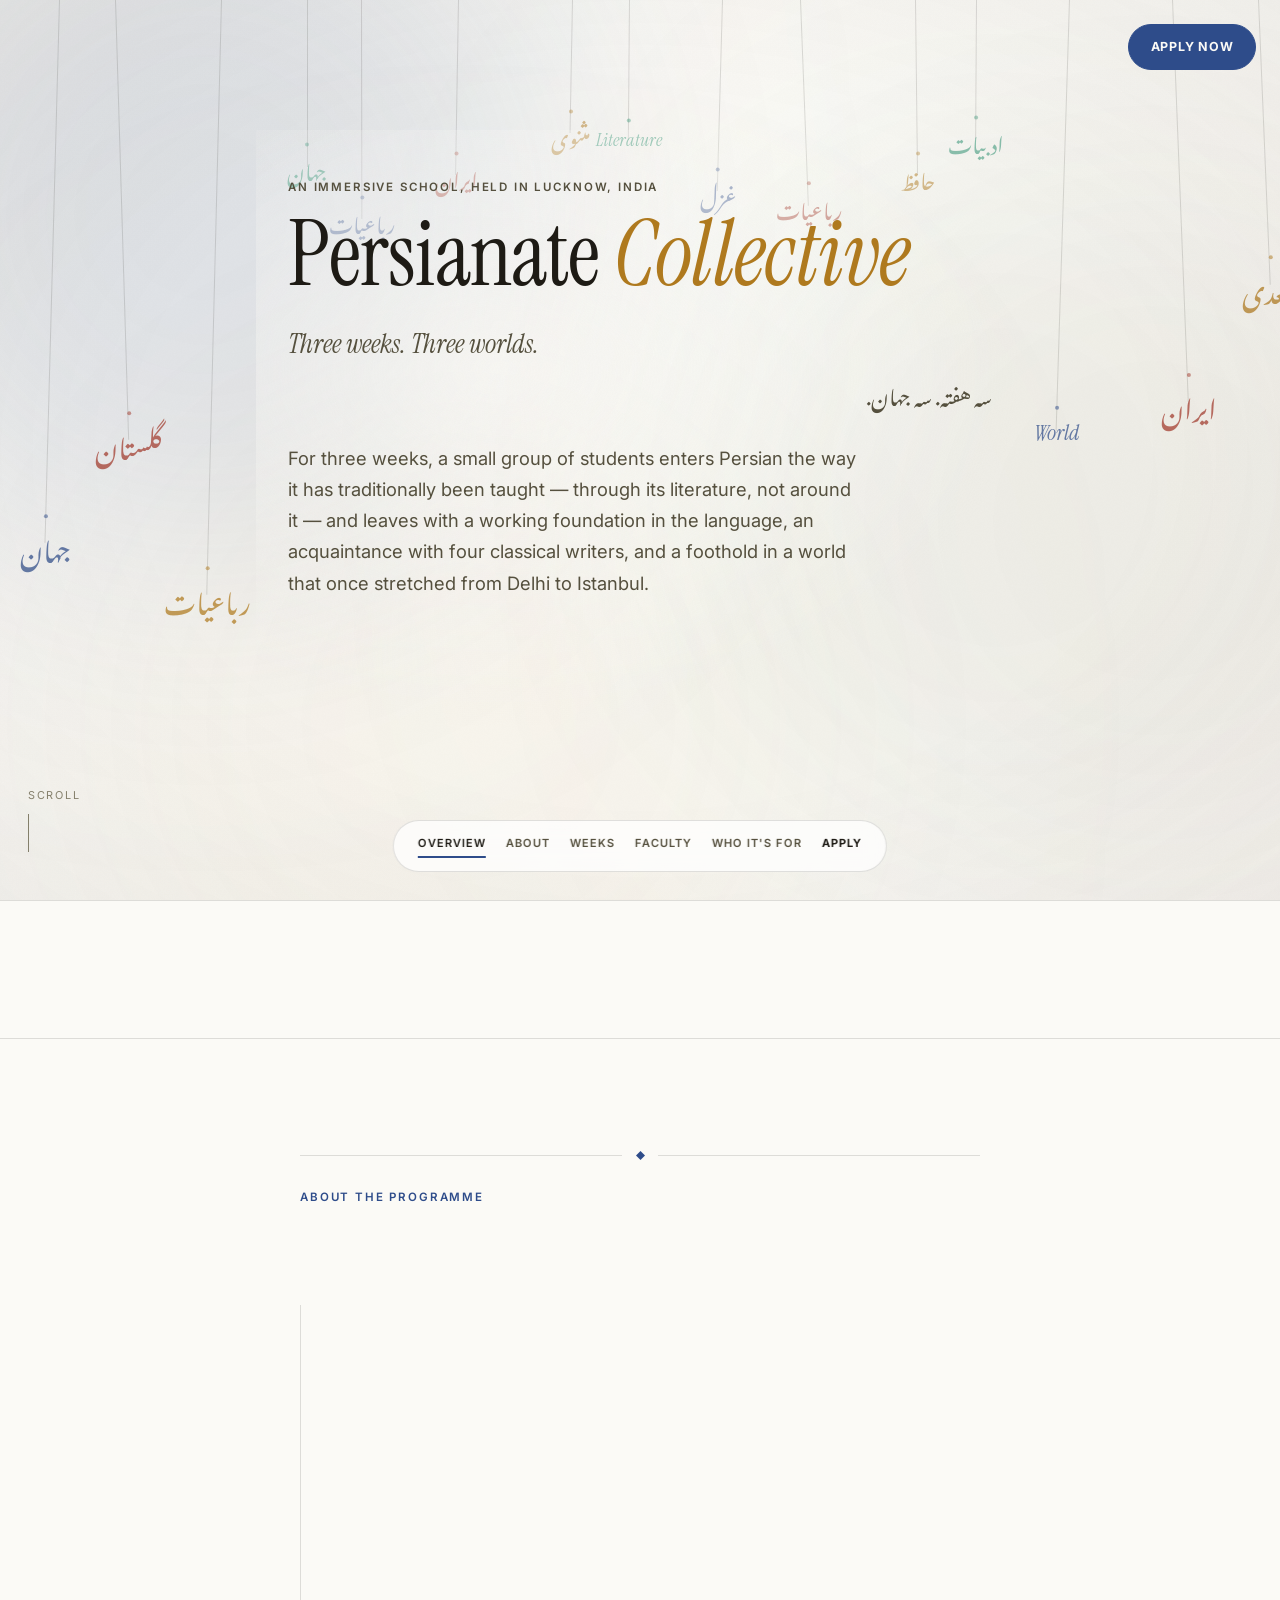
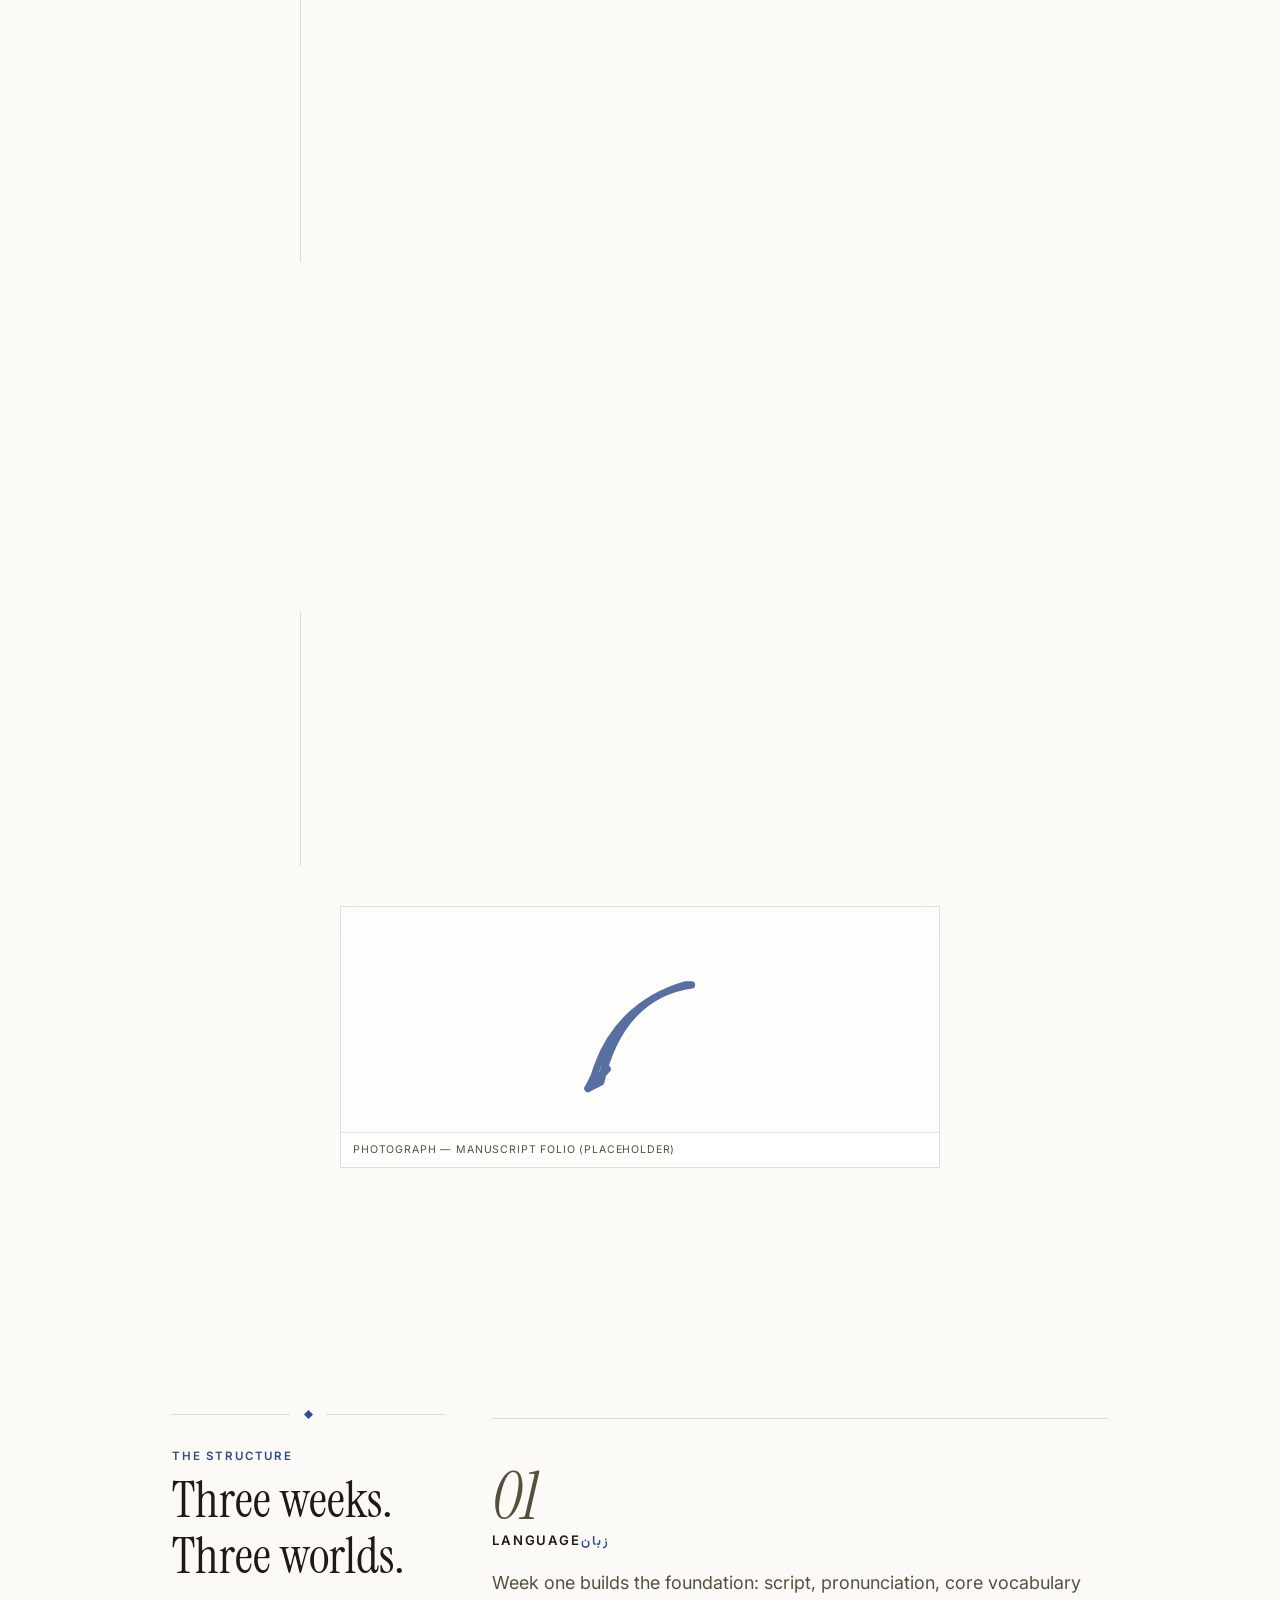
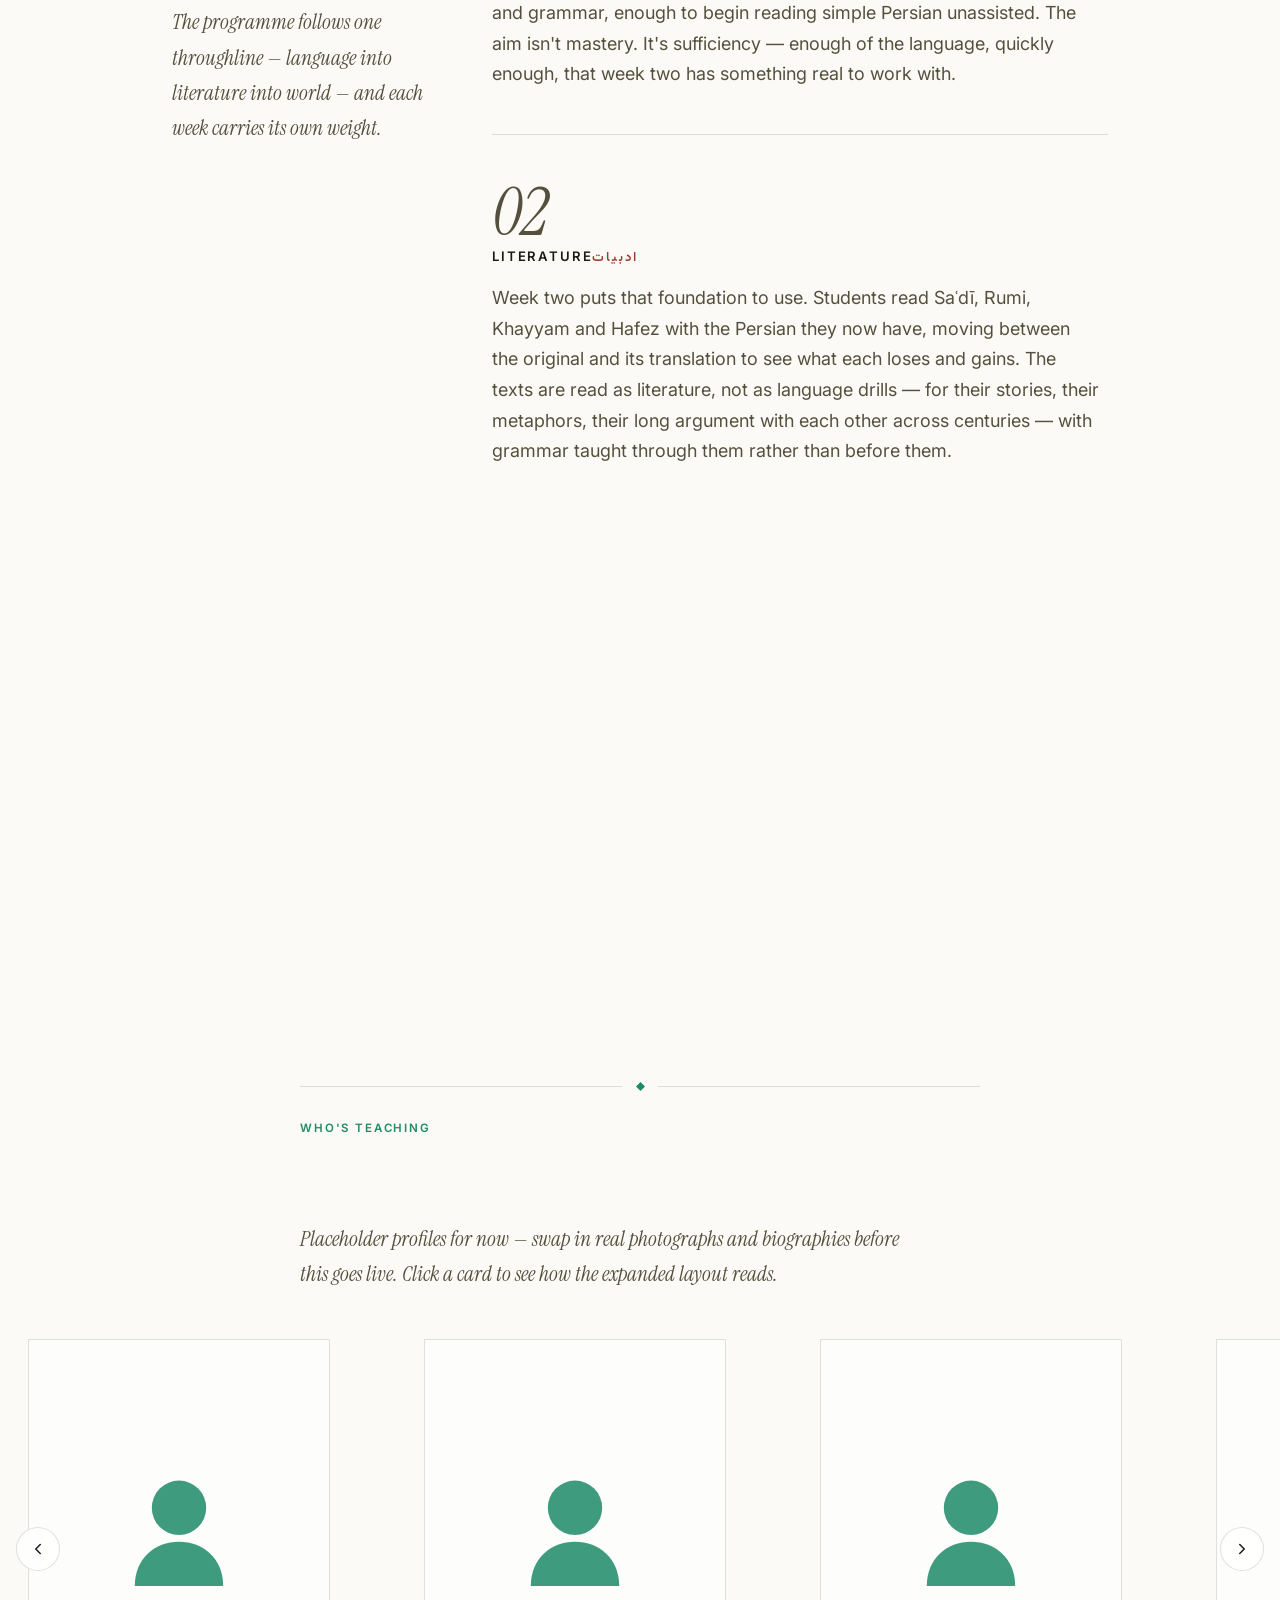
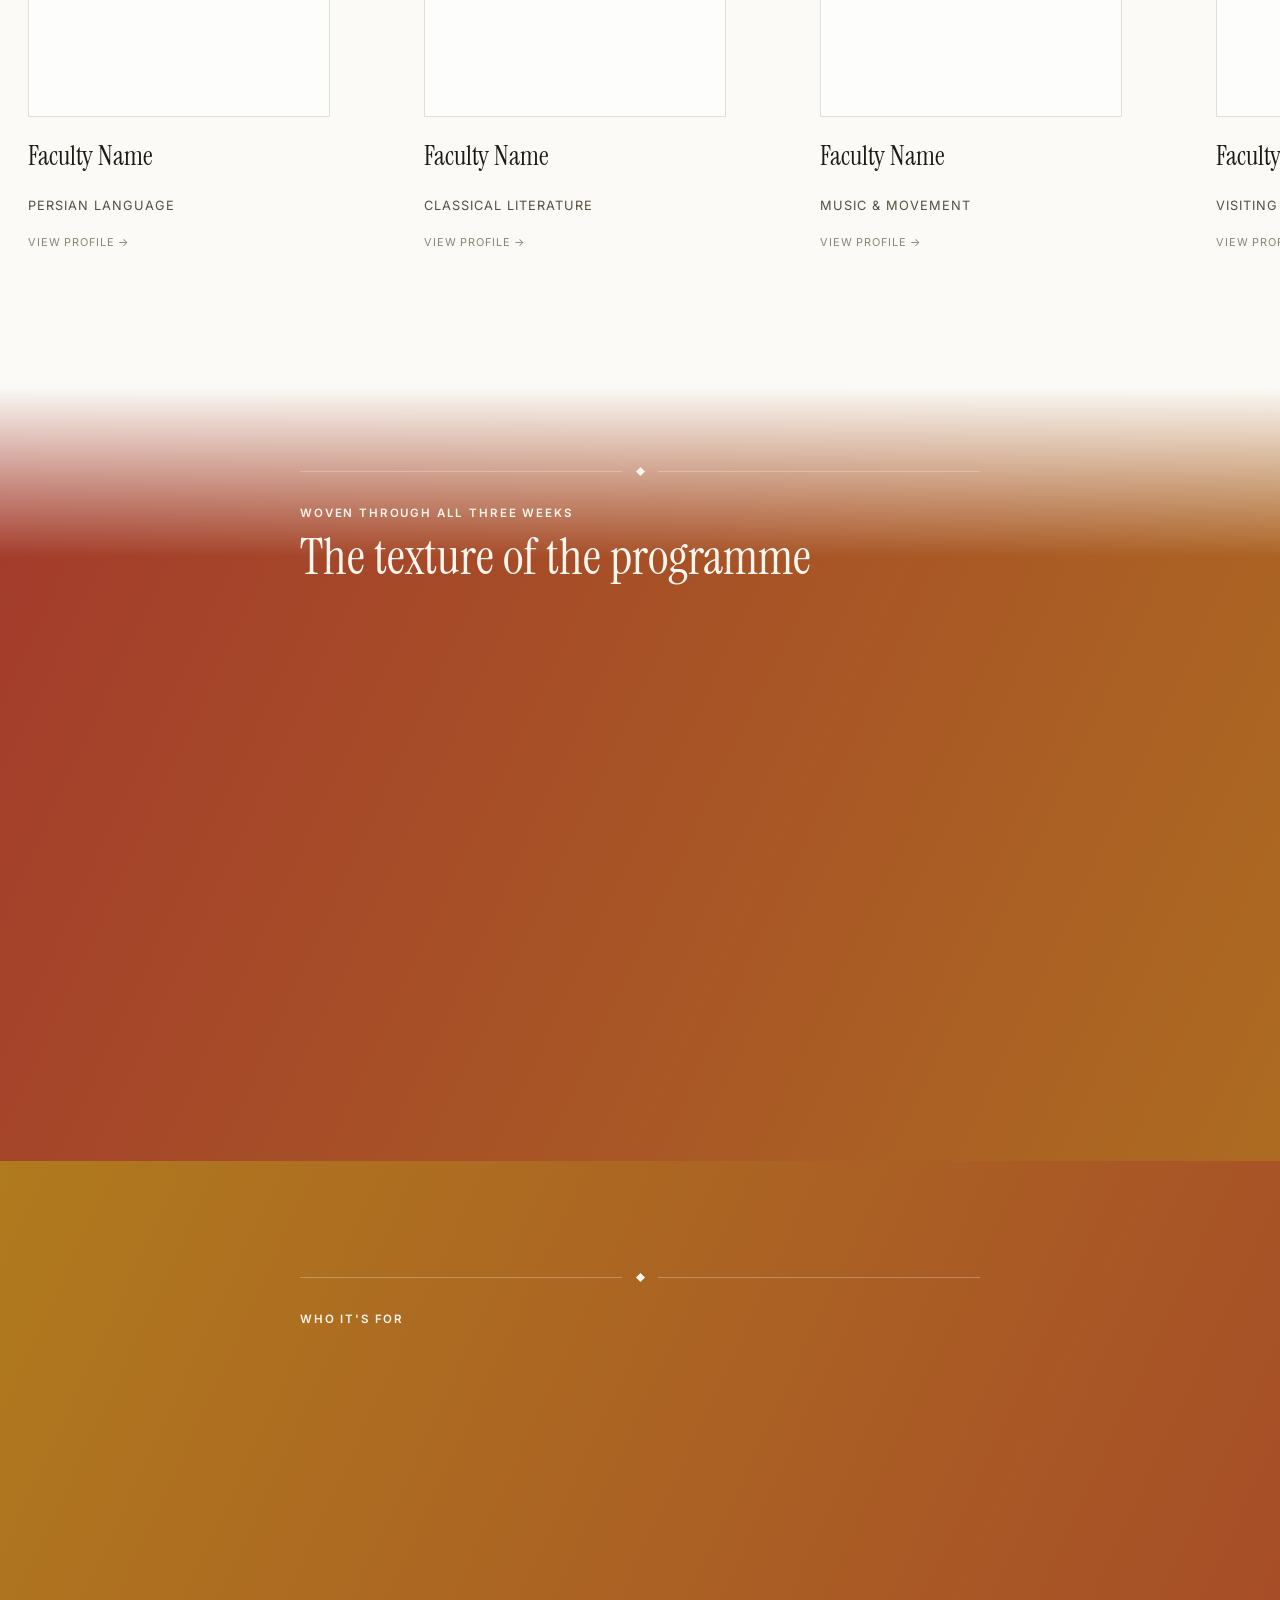
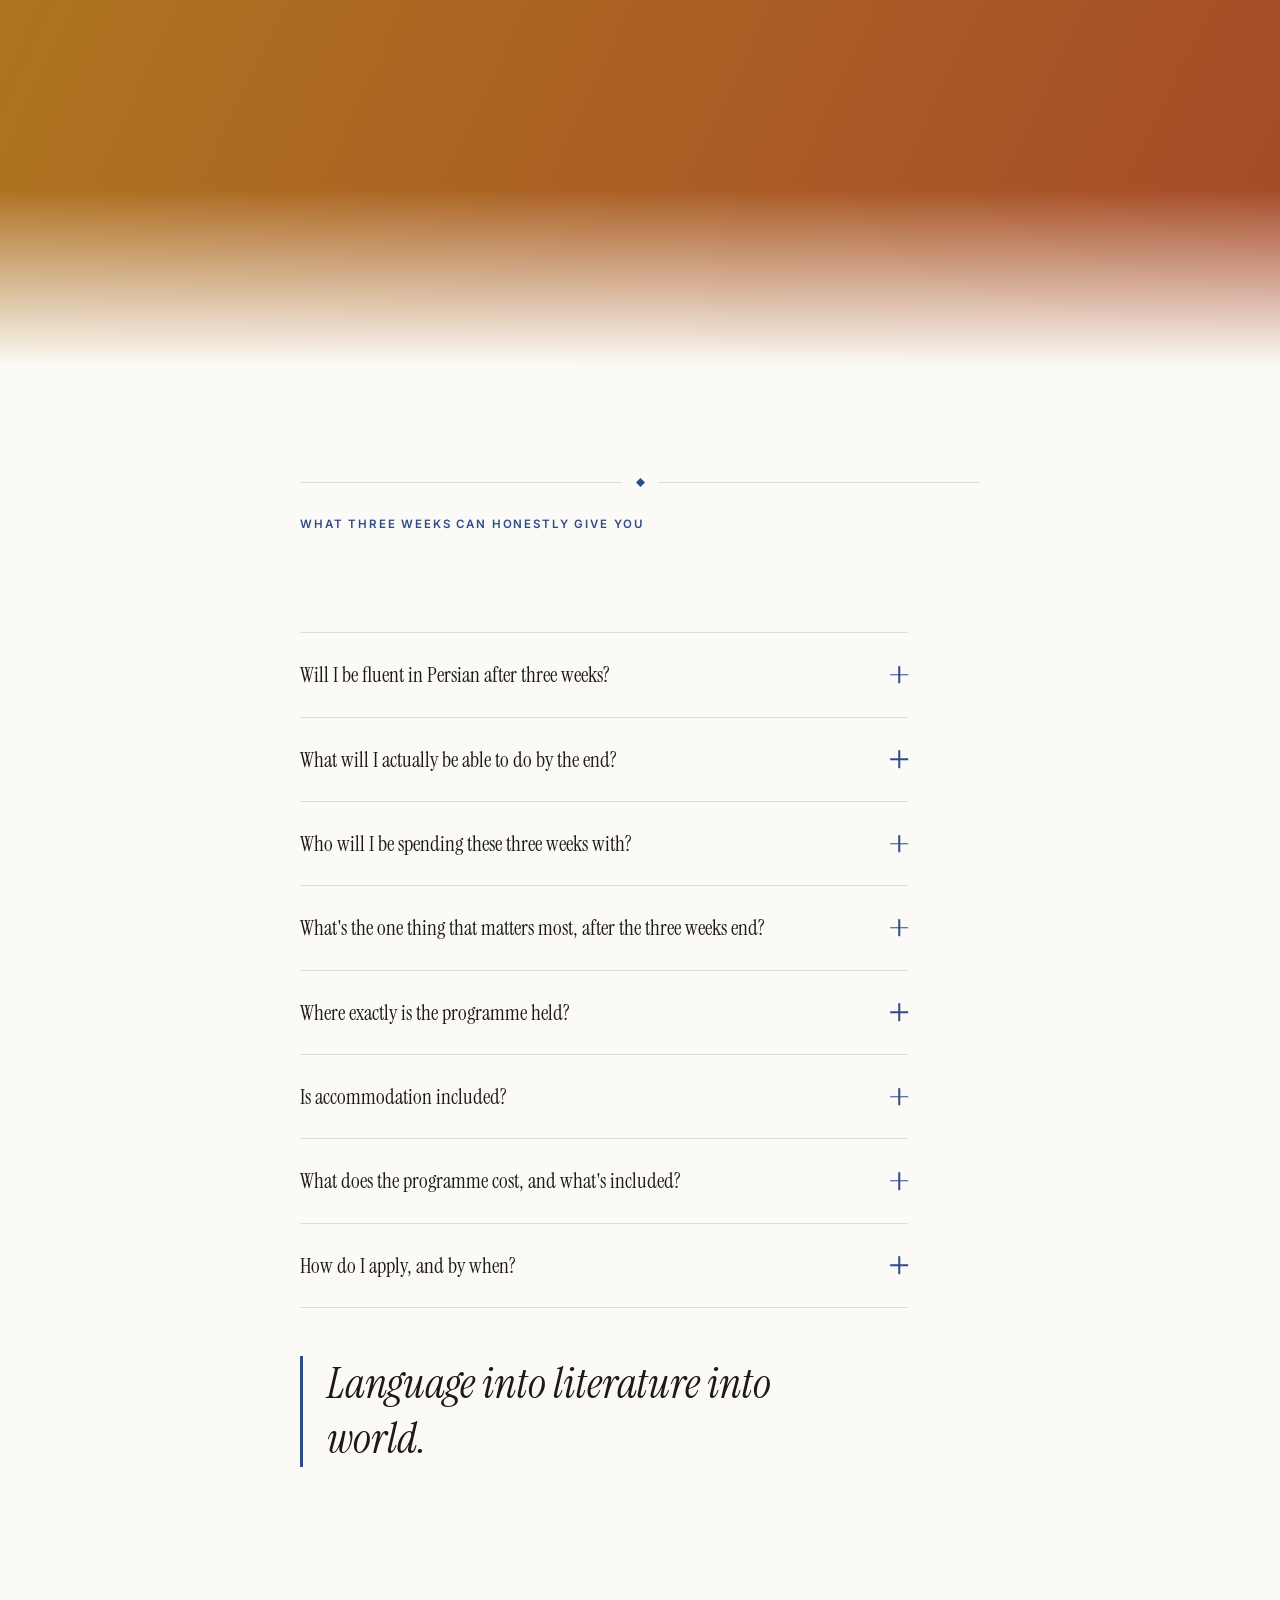
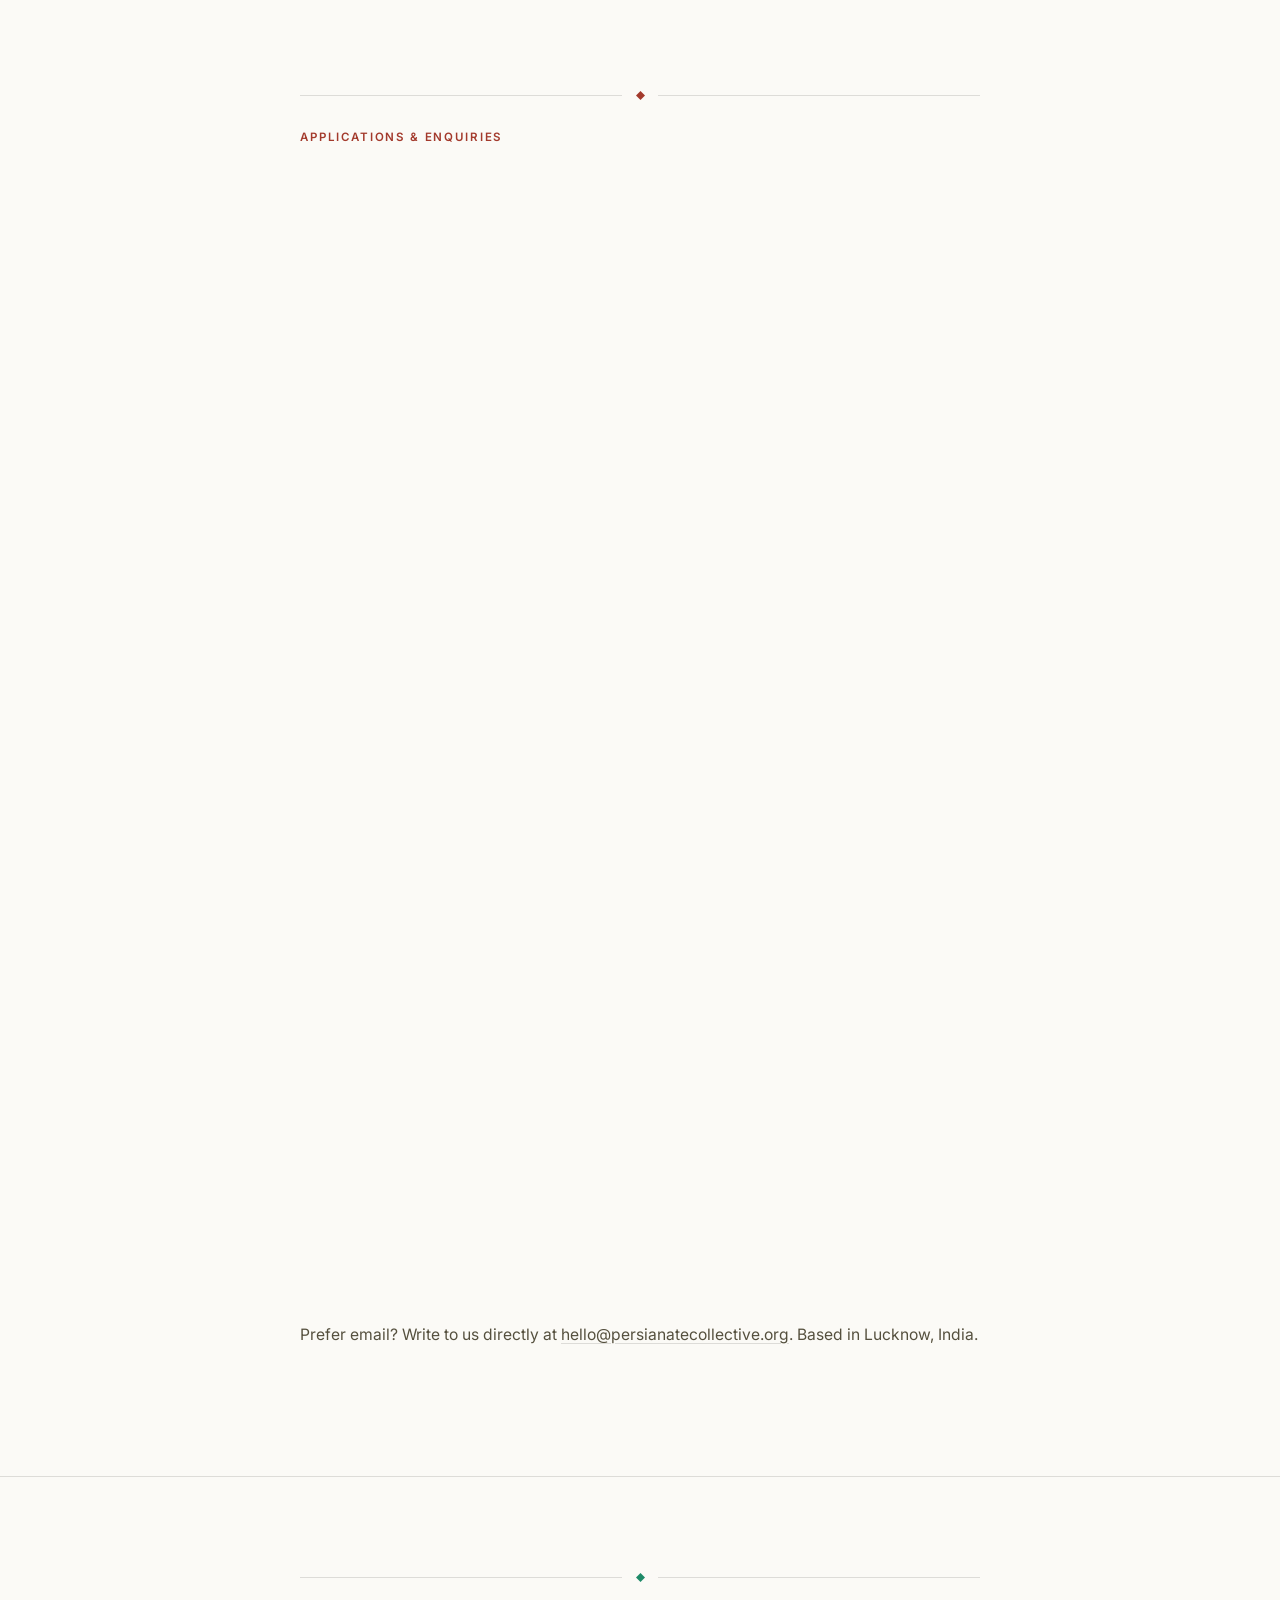
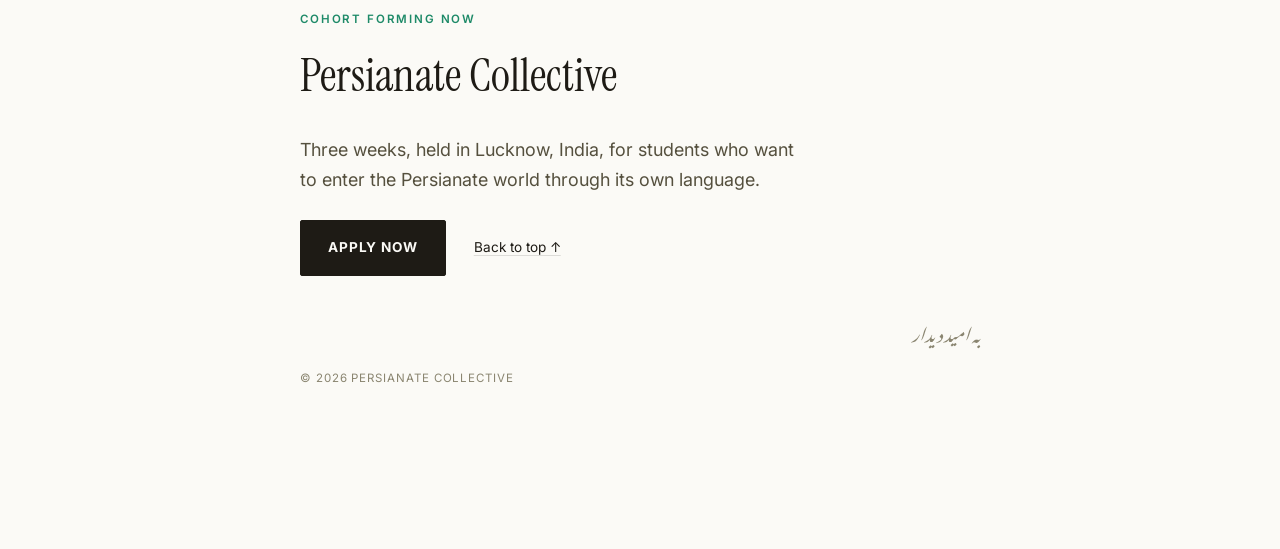
==== index.html @ 1db8dfea "Add files via upload" ====
<!doctype html>
<html lang="en">
<head>
<meta charset="UTF-8">
<meta name="viewport" content="width=device-width, initial-scale=1">
<title>Persianate Collective — An Immersive School of Persian Language &amp; Literature, in India</title>
<meta name="description" content="A three-week immersive school in India where students learn Persian through literature and enter the wider Persianate world through language, history, music, movement and culture.">
<meta name="theme-color" content="#FBFAF6">
<link rel="icon" href="data:image/svg+xml,%3Csvg xmlns='http://www.w3.org/2000/svg' viewBox='0 0 10 10'%3E%3Crect width='10' height='10' fill='%23FBFAF6'/%3E%3Cpath d='M5 1L9 5L5 9L1 5Z' fill='%232E4C8A'/%3E%3C/svg%3E">
<link rel="preconnect" href="https://fonts.googleapis.com">
<link rel="preconnect" href="https://fonts.gstatic.com" crossorigin>
<link href="https://fonts.googleapis.com/css2?family=Instrument+Serif:ital@0;1&amp;family=Inter:wght@400;500;600;700&amp;family=Noto+Nastaliq+Urdu:wght@400;700&amp;family=Vazirmatn:wght@400;500;600&amp;display=swap" rel="stylesheet">
<link rel="stylesheet" href="css/styles.css">
</head>
<body>

<a href="#contact" class="top-cta">Apply now</a>

<div class="aurora" aria-hidden="true">
  <span class="aurora__blob aurora__blob--a"></span>
  <span class="aurora__blob aurora__blob--b"></span>
  <span class="aurora__blob aurora__blob--c"></span>
  <span class="aurora__blob aurora__blob--d"></span>
</div>

<header class="hero" id="top" data-nav-track="true" data-accent="lapis">
  <div class="hero-strings" id="hero-strings" aria-hidden="true"></div>
  <div class="hero__inner">
    <p class="eyebrow hero__eyebrow">An immersive school, held in Lucknow, India</p>
    <h1 class="hero__title" id="hero-title">Persianate <em>Collective</em></h1>
    <p class="hero__sub" id="hero-sub">Three weeks. Three worlds.</p>
    <p class="hero__sub-gloss" lang="fa" dir="rtl">سه هفته. سه جهان.</p>
    <p class="hero__intro hero-fade">For three weeks, a small group of students enters Persian the way it has traditionally been taught — through its literature, not around it — and leaves with a working foundation in the language, an acquaintance with four classical writers, and a foothold in a world that once stretched from Delhi to Istanbul.</p>

    <a href="#contact" class="btn hero__cta hero-fade">Apply now</a>
  </div>
  <div class="hero__scroll" aria-hidden="true">
    <span>Scroll</span>
    <span class="line"></span>
  </div>
</header>

<section class="details-strip">
  <div class="container container--weeks">
    <div class="details-strip__grid reveal">
      <div class="details-strip__item">
        <p class="details-strip__label">Location</p>
        <p class="details-strip__value">Lucknow, India</p>
      </div>
      <div class="details-strip__item">
        <p class="details-strip__label">Dates</p>
        <p class="details-strip__value">7 – 27 June 2027</p>
      </div>
      <div class="details-strip__item">
        <p class="details-strip__label">Duration</p>
        <p class="details-strip__value">3 weeks (75 hours)</p>
      </div>
      <div class="details-strip__item">
        <p class="details-strip__label">Days</p>
        <p class="details-strip__value">Monday – Friday</p>
      </div>
      <div class="details-strip__item">
        <p class="details-strip__label">Hours</p>
        <p class="details-strip__value">9:00 AM – 2:00 PM</p>
      </div>
    </div>
  </div>
</section>

<section id="about" class="section" data-accent="lapis" data-nav-track="true">
  <div class="container">
    <div class="ornament" aria-hidden="true">
      <svg width="9" height="9" viewBox="0 0 10 10" fill="none" focusable="false"><path d="M5 0L10 5L5 10L0 5Z" fill="currentColor"/></svg>
    </div>
    <p class="eyebrow">About the programme</p>
    <h2 class="section__title reveal">Not merely a language school</h2>

    <div class="beats">
      <p class="beat beat--lead reveal">Persianate Collective is a three-week school of Persian language, literature and culture, taught in Lucknow, India, to an international group of students.</p>
      <p class="beat reveal">Most language programmes begin with grammar and hope that culture arrives later, if it arrives at all.</p>
      <p class="beat reveal">We begin from the opposite premise: that Persian is best learned through the texts, sounds and habits of mind Persian speakers have used to think for the better part of a millennium.</p>
      <p class="beat beat--emphasis reveal">A student who has recited a line of Hafez before they can order tea has learned something a textbook cannot teach.</p>
      <p class="beat reveal">We are not, in other words, simply a Persian language school. Grammar and script are the entry point, not the destination.</p>
    </div>

    <div class="text-list reveal">
      <p class="text-list__label">The four texts</p>
      <ul class="text-list__items">
        <li><span class="text-list__title">Golestān</span><span class="gloss" lang="fa" dir="rtl">گلستان</span><span class="text-list__author">Saʿdī</span></li>
        <li><span class="text-list__title">Masnavi</span><span class="gloss" lang="fa" dir="rtl">مثنوی</span><span class="text-list__author">Rumi</span></li>
        <li><span class="text-list__title">Rubaiyat</span><span class="gloss" lang="fa" dir="rtl">رباعیات</span><span class="text-list__author">Khayyam</span></li>
        <li><span class="text-list__title">Ghazals</span><span class="gloss" lang="fa" dir="rtl">غزل</span><span class="text-list__author">Hafez</span></li>
      </ul>
    </div>

    <div class="beats">
      <p class="beat reveal">Students meet all four first in translation, then, in fragments, in the original.</p>
      <p class="beat reveal">Manuscripts, recitation, music and the movement built to carry it, and conversations with scholars and specialists, sit alongside the texts.</p>
      <p class="beat beat--emphasis reveal">Persian, on this programme, is heard and spoken as often as it is read.</p>
    </div>

    <figure class="plate plate--wide reveal" aria-hidden="true">
      <svg viewBox="0 0 48 48" stroke-width="2.2" stroke-linecap="round" stroke-linejoin="round"><path d="M40 8c-14 2-24 12-28 30l-4 2 2-4C14 22 24 12 38 8z" stroke="currentColor" fill="none"/><path d="M8 40l6-6" stroke="currentColor" fill="none"/></svg>
      <figcaption class="plate__caption">Photograph — manuscript folio (placeholder)</figcaption>
    </figure>
  </div>
</section>

<section id="weeks" class="section" data-accent="lapis" data-nav-track="true">
  <div class="container container--weeks">
    <div class="weeks-grid">
      <div class="weeks-intro">
        <div class="ornament" aria-hidden="true">
          <svg width="9" height="9" viewBox="0 0 10 10" fill="none" focusable="false"><path d="M5 0L10 5L5 10L0 5Z" fill="currentColor"/></svg>
        </div>
        <p class="eyebrow">The structure</p>
        <h2 class="section__title reveal">Three weeks. Three worlds.</h2>
        <p class="prose-lead reveal">The programme follows one throughline — language into literature into world — and each week carries its own weight.</p>
      </div>

      <div class="weeks-list">
        <article class="week reveal" data-accent="lapis">
          <p class="week__num">01</p>
          <p class="week__title">Language <span class="gloss" lang="fa" dir="rtl">زبان</span></p>
          <p>Week one builds the foundation: script, pronunciation, core vocabulary and grammar, enough to begin reading simple Persian unassisted. The aim isn't mastery. It's sufficiency — enough of the language, quickly enough, that week two has something real to work with.</p>
        </article>
        <article class="week reveal" data-accent="madder">
          <p class="week__num">02</p>
          <p class="week__title">Literature <span class="gloss" lang="fa" dir="rtl">ادبیات</span></p>
          <p>Week two puts that foundation to use. Students read Saʿdī, Rumi, Khayyam and Hafez with the Persian they now have, moving between the original and its translation to see what each loses and gains. The texts are read as literature, not as language drills — for their stories, their metaphors, their long argument with each other across centuries — with grammar taught through them rather than before them.</p>
        </article>
        <article class="week reveal" data-accent="saffron">
          <p class="week__num">03</p>
          <p class="week__title">World <span class="gloss" lang="fa" dir="rtl">جهان</span></p>
          <p>Week three moves outside the classroom, into Persianate India and contemporary Iran: basic Farsi news, music and poetry heard rather than read, conversations with scholars, and field visits that place the language in the world it actually lives in. By the end of the week, Persian has stopped being a subject and started being a way of encountering things.</p>
        </article>
      </div>
    </div>
  </div>
</section>

<section id="faculty" class="section section--faculty" data-accent="emerald" data-nav-track="true">
  <div class="container">
    <div class="ornament" aria-hidden="true">
      <svg width="9" height="9" viewBox="0 0 10 10" fill="none" focusable="false"><path d="M5 0L10 5L5 10L0 5Z" fill="currentColor"/></svg>
    </div>
    <p class="eyebrow">Who's teaching</p>
    <h2 class="section__title reveal">The faculty</h2>
    <p class="prose-lead reveal">Placeholder profiles for now — swap in real photographs and biographies before this goes live. Click a card to see how the expanded layout reads.</p>
  </div>

  <div class="faculty-carousel">
    <div class="faculty-carousel__track" id="faculty-track">
      <button type="button" class="faculty-card reveal" aria-haspopup="dialog"
        data-name="Faculty Name" data-role="Persian Language" data-gloss="استاد زبان"
        data-bio="Add a short biography here — background, qualifications, and what this instructor brings to the language sessions.">
        <span class="faculty-card__plate" aria-hidden="true">
          <svg viewBox="0 0 60 72" fill="currentColor"><circle cx="30" cy="24" r="16"/><path d="M4 70c0-16 11.6-26 26-26s26 10 26 26"/></svg>
        </span>
        <span class="faculty-card__name">Faculty Name</span>
        <span class="faculty-card__role">Persian Language</span>
        <span class="faculty-card__hint">View profile →</span>
      </button>

      <button type="button" class="faculty-card reveal" aria-haspopup="dialog"
        data-name="Faculty Name" data-role="Classical Literature" data-gloss="استاد ادبیات"
        data-bio="Add a short biography here — background, qualifications, and what this instructor brings to the literature sessions.">
        <span class="faculty-card__plate" aria-hidden="true">
          <svg viewBox="0 0 60 72" fill="currentColor"><circle cx="30" cy="24" r="16"/><path d="M4 70c0-16 11.6-26 26-26s26 10 26 26"/></svg>
        </span>
        <span class="faculty-card__name">Faculty Name</span>
        <span class="faculty-card__role">Classical Literature</span>
        <span class="faculty-card__hint">View profile →</span>
      </button>

      <button type="button" class="faculty-card reveal" aria-haspopup="dialog"
        data-name="Faculty Name" data-role="Music &amp; Movement" data-gloss="استاد موسیقی"
        data-bio="Add a short biography here — background, qualifications, and what this instructor brings to the music and movement sessions.">
        <span class="faculty-card__plate" aria-hidden="true">
          <svg viewBox="0 0 60 72" fill="currentColor"><circle cx="30" cy="24" r="16"/><path d="M4 70c0-16 11.6-26 26-26s26 10 26 26"/></svg>
        </span>
        <span class="faculty-card__name">Faculty Name</span>
        <span class="faculty-card__role">Music &amp; Movement</span>
        <span class="faculty-card__hint">View profile →</span>
      </button>

      <button type="button" class="faculty-card reveal" aria-haspopup="dialog"
        data-name="Faculty Name" data-role="Visiting Scholar" data-gloss="استاد میهمان"
        data-bio="Add a short biography here — background, area of specialism, and the session or conversation they'll lead in week three.">
        <span class="faculty-card__plate" aria-hidden="true">
          <svg viewBox="0 0 60 72" fill="currentColor"><circle cx="30" cy="24" r="16"/><path d="M4 70c0-16 11.6-26 26-26s26 10 26 26"/></svg>
        </span>
        <span class="faculty-card__name">Faculty Name</span>
        <span class="faculty-card__role">Visiting Scholar</span>
        <span class="faculty-card__hint">View profile →</span>
      </button>
    </div>
    <button type="button" class="faculty-carousel__arrow faculty-carousel__arrow--prev" id="faculty-prev" aria-label="Previous faculty member">
      <svg width="18" height="18" viewBox="0 0 24 24" fill="none" stroke="currentColor" stroke-width="2" stroke-linecap="round" stroke-linejoin="round"><path d="M15 18l-6-6 6-6"/></svg>
    </button>
    <button type="button" class="faculty-carousel__arrow faculty-carousel__arrow--next" id="faculty-next" aria-label="Next faculty member">
      <svg width="18" height="18" viewBox="0 0 24 24" fill="none" stroke="currentColor" stroke-width="2" stroke-linecap="round" stroke-linejoin="round"><path d="M9 18l6-6-6-6"/></svg>
    </button>
  </div>
</section>

<section id="texture" class="section section--tight section--bold" data-accent="madder">
  <div class="container">
    <div class="ornament" aria-hidden="true">
      <svg width="9" height="9" viewBox="0 0 10 10" fill="none" focusable="false"><path d="M5 0L10 5L5 10L0 5Z" fill="currentColor"/></svg>
    </div>
    <p class="eyebrow">Woven through all three weeks</p>
    <h2 class="section__title reveal">The texture of the programme</h2>
    <div class="prose reveal">
      <p>Across all three weeks, the classroom keeps expanding: Persian manuscripts handled and read; poetry recited aloud, the way it has always been transmitted; a music and movement session each week, in which students take apart a Persian song — its lyrics, its vocabulary, its cultural context — before learning or building movement to it; visiting scholars and specialists in conversation with the group; and a running thread on Persian's long history in India, alongside Farsi as it's spoken and written in Iran today. Students don't only read Persian. They hear it, speak it, and — in the music sessions — move to it.</p>
    </div>
    <div class="plate-row reveal">
      <figure class="plate plate--square" aria-hidden="true">
        <svg viewBox="0 0 60 48" stroke-width="2.2" stroke-linecap="round" stroke-linejoin="round"><path d="M30 10C24 6 14 5 6 7v32c8-2 18-1 24 3 6-4 16-5 24-3V7c-8-2-18-1-24 3z" stroke="currentColor" fill="none"/><path d="M30 10v32" stroke="currentColor" fill="none"/></svg>
        <figcaption class="plate__caption">Manuscripts</figcaption>
      </figure>
      <figure class="plate plate--square" aria-hidden="true">
        <svg viewBox="0 0 40 48" fill="currentColor"><circle cx="10" cy="38" r="7"/><rect x="15" y="6" width="2.4" height="33"/><path d="M17.4 6c8 1 12 5 12 11" stroke="currentColor" stroke-width="2.4" fill="none" stroke-linecap="round"/></svg>
        <figcaption class="plate__caption">Music &amp; recitation</figcaption>
      </figure>
      <figure class="plate plate--square" aria-hidden="true">
        <svg viewBox="0 0 48 48" stroke-width="2.2" stroke-linecap="round" stroke-linejoin="round"><circle cx="24" cy="24" r="18" stroke="currentColor" fill="none"/><path d="M31 17l-5 10-10 5 5-10 10-5z" stroke="currentColor" fill="none"/></svg>
        <figcaption class="plate__caption">Field visits</figcaption>
      </figure>
    </div>
  </div>
</section>

<section id="who" class="section section--bold" data-accent="saffron" data-nav-track="true">
  <div class="container">
    <div class="ornament" aria-hidden="true">
      <svg width="9" height="9" viewBox="0 0 10 10" fill="none" focusable="false"><path d="M5 0L10 5L5 10L0 5Z" fill="currentColor"/></svg>
    </div>
    <p class="eyebrow">Who it's for</p>
    <h2 class="section__title reveal">Built for the seriously curious</h2>
    <div class="prose reveal">
      <p>The programme is built for international students and young adults with a real interest in Persian language and literature, in Iran and the wider Middle East, in international relations, history, South Asian studies, or art and cultural history — and for anyone drawn to the Persianate world who wants to enter it properly rather than skim its surface.</p>
      <p>No prior Persian is required. Students who already have some exposure to the language will find enough depth here to be stretched.</p>
    </div>
    <ul class="tag-row reveal">
      <li class="tag">Persian Language</li>
      <li class="tag">Persian Literature</li>
      <li class="tag">Iran &amp; the Middle East</li>
      <li class="tag">International Relations</li>
      <li class="tag">History</li>
      <li class="tag">South Asian Studies</li>
      <li class="tag">Art &amp; Cultural History</li>
    </ul>
  </div>
</section>

<section id="why" class="section" data-accent="lapis">
  <div class="container">
    <div class="ornament" aria-hidden="true">
      <svg width="9" height="9" viewBox="0 0 10 10" fill="none" focusable="false"><path d="M5 0L10 5L5 10L0 5Z" fill="currentColor"/></svg>
    </div>
    <p class="eyebrow">What three weeks can honestly give you</p>
    <h2 class="section__title reveal">We won't promise fluency</h2>

    <div class="faq-list reveal">
      <div class="faq-item">
        <button type="button" class="faq-item__q" aria-expanded="false">
          <span>Will I be fluent in Persian after three weeks?</span>
          <span class="faq-item__icon" aria-hidden="true"></span>
        </button>
        <div class="faq-item__a">
          <div class="faq-item__a-inner">
            <p>No — and any programme that promises that isn't being straight with you. Three weeks gives you a real foundation, not fluency.</p>
          </div>
        </div>
      </div>

      <div class="faq-item">
        <button type="button" class="faq-item__q" aria-expanded="false">
          <span>What will I actually be able to do by the end?</span>
          <span class="faq-item__icon" aria-hidden="true"></span>
        </button>
        <div class="faq-item__a">
          <div class="faq-item__a-inner">
            <p>Read simple Persian. Speak with a working introduction to four major classical writers. Follow Persian's long history in India. Open a window onto contemporary Iran and its news.</p>
          </div>
        </div>
      </div>

      <div class="faq-item">
        <button type="button" class="faq-item__q" aria-expanded="false">
          <span>Who will I be spending these three weeks with?</span>
          <span class="faq-item__icon" aria-hidden="true"></span>
        </button>
        <div class="faq-item__a">
          <div class="faq-item__a-inner">
            <p>Scholars and artists, as much as fellow students — the programme is built around that company as much as the classroom.</p>
          </div>
        </div>
      </div>

      <div class="faq-item">
        <button type="button" class="faq-item__q" aria-expanded="false">
          <span>What's the one thing that matters most, after the three weeks end?</span>
          <span class="faq-item__icon" aria-hidden="true"></span>
        </button>
        <div class="faq-item__a">
          <div class="faq-item__a-inner">
            <p>More durable than any single skill on this list: the tools and the curiosity to keep going.</p>
          </div>
        </div>
      </div>

      <div class="faq-item">
        <button type="button" class="faq-item__q" aria-expanded="false">
          <span>Where exactly is the programme held?</span>
          <span class="faq-item__icon" aria-hidden="true"></span>
        </button>
        <div class="faq-item__a">
          <div class="faq-item__a-inner">
            <p>Lucknow, India. We'll confirm the exact venue and neighbourhood with admitted students well ahead of the cohort.</p>
          </div>
        </div>
      </div>

      <div class="faq-item">
        <button type="button" class="faq-item__q" aria-expanded="false">
          <span>Is accommodation included?</span>
          <span class="faq-item__icon" aria-hidden="true"></span>
        </button>
        <div class="faq-item__a">
          <div class="faq-item__a-inner">
            <p>No. The programme fee covers tuition, materials and programme activities — accommodation is arranged independently. We send a list of nearby, vetted options to everyone who's admitted.</p>
          </div>
        </div>
      </div>

      <div class="faq-item">
        <button type="button" class="faq-item__q" aria-expanded="false">
          <span>What does the programme cost, and what's included?</span>
          <span class="faq-item__icon" aria-hidden="true"></span>
        </button>
        <div class="faq-item__a">
          <div class="faq-item__a-inner">
            <p>$2,200, covering tuition, materials and programme activities. It doesn't cover accommodation or travel to and from Lucknow — see the full breakdown just above the form below.</p>
          </div>
        </div>
      </div>

      <div class="faq-item">
        <button type="button" class="faq-item__q" aria-expanded="false">
          <span>How do I apply, and by when?</span>
          <span class="faq-item__icon" aria-hidden="true"></span>
        </button>
        <div class="faq-item__a">
          <div class="faq-item__a-inner">
            <p>Use the form below. Applications are reviewed on a rolling basis until 1 April 2027 — earlier is better, since each cohort is kept small.</p>
          </div>
        </div>
      </div>
    </div>

    <blockquote class="pullquote reveal">Language into literature into world.</blockquote>
  </div>
</section>

<section id="contact" class="section" data-accent="madder" data-nav-track="true">
  <div class="container">
    <div class="ornament" aria-hidden="true">
      <svg width="9" height="9" viewBox="0 0 10 10" fill="none" focusable="false"><path d="M5 0L10 5L5 10L0 5Z" fill="currentColor"/></svg>
    </div>
    <p class="eyebrow">Applications &amp; enquiries</p>
    <h2 class="section__title reveal">Begin the conversation</h2>
    <p class="prose-lead reveal">Tell us about your interest in Persian — your background with the language, if any, and when you're hoping to join us. We read and reply to every enquiry.</p>
    <p class="reveal" style="color: var(--text-soft); margin: -1.5rem 0 2.5rem; max-width: var(--measure);">Applications are reviewed on a rolling basis until <strong>1 April 2027</strong> for the 7–27 June 2027 cohort in Lucknow, India.</p>

    <div class="fee-box reveal">
      <p class="text-list__label">Programme fee — 2027 cohort</p>
      <dl class="fee-rows">
        <div class="fee-row fee-row--amount">
          <dt>Tuition &amp; programme fee</dt>
          <dd>$2,200</dd>
        </div>
        <div class="fee-row">
          <dt>Included</dt>
          <dd>Course materials, manuscript sessions, weekly music &amp; movement workshops, welcome and farewell dinners, one weekend excursion</dd>
        </div>
        <div class="fee-row">
          <dt>Not included</dt>
          <dd>Accommodation, flights, personal expenses</dd>
        </div>
      </dl>
    </div>

    <form class="form reveal" id="enquiry-form" novalidate>
      <div class="field">
        <label for="name">Full name</label>
        <input type="text" id="name" name="name" autocomplete="name" required>
      </div>
      <div class="field">
        <label for="email">Email</label>
        <input type="email" id="email" name="email" autocomplete="email" required>
      </div>
      <div class="field">
        <label for="level">Your Persian, currently</label>
        <select id="level" name="level">
          <option value="new">New to Persian</option>
          <option value="some">Some prior exposure</option>
          <option value="advanced">Advanced beginner or beyond</option>
        </select>
      </div>
      <div class="field">
        <label for="message">Tell us about your interest</label>
        <textarea id="message" name="message" rows="5" required></textarea>
      </div>
      <button type="submit" class="btn">Send enquiry</button>
    </form>

    <div class="form__success" id="form-success" hidden>Thank you — we've received your note and will be in touch soon.</div>

    <p class="form__note">Prefer email? Write to us directly at <a class="text-link" href="mailto:hello@persianatecollective.org">hello@persianatecollective.org</a>. Based in Lucknow, India.</p>
  </div>
</section>

<footer class="footer" data-accent="emerald">
  <div class="container">
    <div class="ornament" aria-hidden="true">
      <svg width="9" height="9" viewBox="0 0 10 10" fill="none" focusable="false"><path d="M5 0L10 5L5 10L0 5Z" fill="currentColor"/></svg>
    </div>
    <p class="eyebrow">Cohort forming now</p>
    <h2 class="footer__title">Persianate Collective</h2>
    <p class="footer__text">Three weeks, held in Lucknow, India, for students who want to enter the Persianate world through its own language.</p>
    <div class="footer__ctas">
      <a class="btn" href="#contact">Apply now</a>
      <a class="text-link footer__totop" href="#top">Back to top ↑</a>
    </div>
    <p class="footer__signoff" lang="fa" dir="rtl">به امید دیدار</p>
    <p class="meta">© <span id="year"></span> Persianate Collective</p>
  </div>
</footer>

<nav class="site-nav" aria-label="Section navigation">
  <a href="#top" data-section="top">Overview</a>
  <a href="#about" data-section="about">About</a>
  <a href="#weeks" data-section="weeks">Weeks</a>
  <a href="#faculty" data-section="faculty">Faculty</a>
  <a href="#who" data-section="who">Who it's for</a>
  <a href="#contact" data-section="contact" class="contact-link">Apply</a>
</nav>

<div class="modal-overlay" id="faculty-modal" hidden>
  <div class="modal" role="dialog" aria-modal="true" aria-labelledby="modal-name">
    <button type="button" class="modal__close" id="modal-close" aria-label="Close profile">×</button>
    <span class="modal__plate" aria-hidden="true">
      <svg viewBox="0 0 60 72" fill="currentColor"><circle cx="30" cy="24" r="16"/><path d="M4 70c0-16 11.6-26 26-26s26 10 26 26"/></svg>
    </span>
    <p class="eyebrow modal__role" id="modal-role"></p>
    <h3 class="modal__name" id="modal-name"></h3>
    <p class="modal__gloss" id="modal-gloss" lang="fa" dir="rtl"></p>
    <p class="modal__bio" id="modal-bio"></p>
  </div>
</div>

<script src="js/script.js"></script>
</body>
</html>
---- css/styles.css ----
/* ============================================================
   Persianate Collective — v4
   Soft white ground, a barely-there pastel wash of lapis / madder
   / saffron / emerald drifting behind everything, and a hero title
   whose letters idle in a continuous wave, like a string settling
   into a standing vibration rather than a stack of masks lifting.
   ============================================================ */

:root{
  --bg: #FBFAF6;
  --bg-raised: #FFFFFF;
  --text: #1E1B15;
  --text-soft: #55503E;
  --text-faint: #8A8570;
  --rule: rgba(30, 27, 21, 0.13);

  --lapis: #2E4C8A;
  --madder: #A33A2C;
  --saffron: #B07A1E;
  --emerald: #1E8A68;

  --nav-accent: var(--lapis);
  --measure: 38rem;

  --display-font: "Instrument Serif", Georgia, "Times New Roman", serif;
  --body-font: "Inter", -apple-system, BlinkMacSystemFont, sans-serif;
  --utility-font: "Inter", -apple-system, BlinkMacSystemFont, sans-serif;
  --script-font: "Noto Nastaliq Urdu", serif;
  --fa-font: "Vazirmatn", "Noto Nastaliq Urdu", sans-serif;
}

*, *::before, *::after{ box-sizing: border-box; }
html{ scroll-behavior: smooth; }

body{
  margin: 0;
  background: var(--bg);
  color: var(--text);
  font-family: var(--body-font);
  font-size: 1.125rem;
  line-height: 1.7;
  -webkit-font-smoothing: antialiased;
  text-rendering: optimizeLegibility;
  position: relative;
}

img{ max-width: 100%; display: block; }
a{ color: inherit; }

/* ---------- Soft gradient wash ---------- */
.aurora{ position: fixed; inset: 0; z-index: 0; overflow: hidden; background: var(--bg); }
.aurora__blob{
  position: absolute;
  width: 56vmax; height: 56vmax;
  border-radius: 50%;
  filter: blur(130px);
  opacity: 0.07;
  mix-blend-mode: multiply;
  transition: opacity 2.8s ease;
  will-change: transform, opacity;
}
.aurora__blob--a{ background: var(--lapis); top: -16%; left: -12%; animation: driftA 75s ease-in-out infinite; }
.aurora__blob--b{ background: var(--madder); top: 18%; right: -18%; animation: driftB 85s ease-in-out infinite; }
.aurora__blob--c{ background: var(--saffron); bottom: -20%; left: 8%; animation: driftC 95s ease-in-out infinite; }
.aurora__blob--d{ background: var(--emerald); bottom: 6%; right: -6%; animation: driftD 80s ease-in-out infinite; opacity: 0.06; }
@keyframes driftA{ 0%,100%{ transform: translate(0,0) scale(1); } 50%{ transform: translate(4vw,5vh) scale(1.08); } }
@keyframes driftB{ 0%,100%{ transform: translate(0,0) scale(1); } 50%{ transform: translate(-5vw,3vh) scale(0.95); } }
@keyframes driftC{ 0%,100%{ transform: translate(0,0) scale(1); } 50%{ transform: translate(3vw,-4vh) scale(1.05); } }
@keyframes driftD{ 0%,100%{ transform: translate(0,0) scale(1); } 50%{ transform: translate(-3vw,-5vh) scale(1.03); } }
body::before{
  content: "";
  position: fixed; inset: 0; z-index: 3; pointer-events: none;
  opacity: 0.045;
  mix-blend-mode: multiply;
  background-image: url("data:image/svg+xml,%3Csvg xmlns='http://www.w3.org/2000/svg' width='140' height='140'%3E%3Cfilter id='n'%3E%3CfeTurbulence type='fractalNoise' baseFrequency='0.9' numOctaves='2' stitchTiles='stitch'/%3E%3CfeColorMatrix type='matrix' values='0 0 0 0 0.15 0 0 0 0 0.12 0 0 0 0 0.08 0 0 0 0.4 0'/%3E%3C/filter%3E%3Crect width='100%25' height='100%25' filter='url(%23n)'/%3E%3C/svg%3E");
}
body::after{
  content: "";
  position: fixed; inset: 0; z-index: 2; pointer-events: none;
  background: radial-gradient(ellipse at center, rgba(30,27,21,0) 55%, rgba(30,27,21,0.05) 100%);
}
@media (max-width: 640px){ .aurora__blob{ width: 80vmax; height: 80vmax; } }

.container{ max-width: 46rem; margin: 0 auto; padding: 0 1.75rem; }

/* ---------- Eyebrow labels ---------- */
.eyebrow{
  font-family: var(--utility-font);
  font-size: 0.72rem; font-weight: 600; letter-spacing: 0.16em; text-transform: uppercase;
  color: var(--section-accent, var(--text-soft));
  margin: 0;
}

/* ---------- Ornament divider ---------- */
.ornament{ display: flex; align-items: center; gap: 0.85rem; margin: 0 0 1.75rem; color: var(--section-accent, var(--text-faint)); position: relative; z-index: 1; }
.ornament::before, .ornament::after{ content: ""; flex: 1; height: 1px; background: var(--rule); }
.ornament svg{ flex: none; }

/* ---------- Accent binding per section ---------- */
[data-accent="lapis"]{ --section-accent: var(--lapis); }
[data-accent="madder"]{ --section-accent: var(--madder); }
[data-accent="saffron"]{ --section-accent: var(--saffron); }
[data-accent="emerald"]{ --section-accent: var(--emerald); }

/* ---------- Bold accent sections — a hard colour cut, not a bg wash ---------- */
.section--bold{
  --accent-alt: var(--saffron);
  background-size: 100% 100%, 260% 260%;
  background-repeat: no-repeat, no-repeat;
  animation: fluidShift 18s ease-in-out infinite;
  color: var(--text);
  --text: #FBF6EE;
  --text-soft: rgba(251, 246, 238, 0.82);
  --text-faint: rgba(251, 246, 238, 0.6);
  --rule: rgba(251, 246, 238, 0.28);
}
/* Texture opens the colour passage — fades up from the page ground so
   there's no seam handing off from the white section above it. */
#texture.section--bold{
  background-image:
    linear-gradient(to bottom, var(--bg) 0%, transparent 22%),
    linear-gradient(115deg, var(--section-accent), var(--accent-alt), var(--section-accent));
}
/* Who continues the same passage (no fade at the shared edge with
   Texture) and closes it by fading back to the page ground at its foot. */
#who.section--bold{
  --accent-alt: var(--madder);
  background-image:
    linear-gradient(to bottom, transparent 78%, var(--bg) 100%),
    linear-gradient(115deg, var(--section-accent), var(--accent-alt), var(--section-accent));
}
@keyframes fluidShift{
  0%{ background-position: 0% 0%, 0% 50%; }
  50%{ background-position: 0% 0%, 100% 50%; }
  100%{ background-position: 0% 0%, 0% 50%; }
}
@media (prefers-reduced-motion: reduce){
  .section--bold{ animation: none; background-position: 0% 0%, 40% 50%; }
}
.section--bold .eyebrow,
.section--bold .ornament,
.section--bold .gloss,
.section--bold .week__num,
.section--bold .prose p:first-of-type::first-letter,
.section--bold .beat--lead::first-letter{
  color: #FBF6EE;
}
.section--bold .plate__caption{ color: #55503E; }

/* ---------- Persian glosses ---------- */
.gloss{
  font-family: var(--fa-font);
  direction: rtl; unicode-bidi: isolate;
  font-size: 0.82rem;
  color: var(--section-accent, var(--text-faint));
  margin-inline-start: 0.35rem;
  white-space: nowrap;
}
.hero__sub-gloss{
  position: relative; z-index: 2;
  font-family: var(--script-font);
  direction: rtl; unicode-bidi: isolate;
  font-size: clamp(1.05rem, 2vw, 1.3rem);
  color: var(--text-soft);
  margin: 0 0 2rem;
}

/* ---------- Letter-wave system (hero title/sub) ---------- */
.wave-letter{
  display: inline-block;
  opacity: 0;
  animation: letterWave 2.4s ease-in-out infinite;
  animation-delay: calc(var(--li, 0) * 0.05s);
  transition: opacity 0.6s ease;
  transition-delay: calc(var(--li, 0) * 0.05s);
}
@keyframes letterWave{
  0%, 100%{ transform: translateY(0); }
  50%{ transform: translateY(-0.16em); }
}
.wave-ready .wave-letter{ opacity: 1; }

/* ---------- Reveal (simple fade for everything else) ---------- */
.reveal{
  opacity: 0;
  transform: translateY(24px);
  filter: blur(7px);
  transition: opacity 0.9s ease, transform 0.9s cubic-bezier(.22,1,.36,1), filter 0.9s ease;
}
.reveal.is-visible{ opacity: 1; transform: translateY(0); filter: blur(0); }
.hero-fade{
  opacity: 0;
  transform: translateY(24px);
  filter: blur(7px);
  transition: opacity 0.9s ease, transform 0.9s cubic-bezier(.22,1,.36,1), filter 0.9s ease;
}
.hero-fade.is-visible{ opacity: 1; transform: translateY(0); filter: blur(0); }

@media (prefers-reduced-motion: reduce){
  html{ scroll-behavior: auto; }
  .reveal, .hero-fade{ opacity: 1; transform: none; filter: none; transition: none; }
  .beats .beat::before{ transition: none; }
  .wave-letter{ animation: none; transform: none; opacity: 1; transition: none; }
  .hero__scroll .line{ animation: none; }
  .aurora__blob{ animation: none; }
}

/* ---------- Hero ---------- */
.hero{ position: relative; z-index: 1; min-height: 100svh; display: flex; flex-direction: column; justify-content: center; padding: 6.5rem 1.75rem 9rem; overflow: hidden; }

/* ---------- String field: a hanging mobile of Persian words, full-bleed ---------- */
.hero-strings{ position: absolute; inset: 0; z-index: 0; overflow: hidden; }
.string-item{ position: absolute; top: 0; }
.string-rotor{ position: relative; width: 1px; background: var(--rule); transform-origin: top center; }
.string-word{
  position: absolute; bottom: 0; left: 50%;
  display: inline-block;
  white-space: nowrap;
  cursor: pointer;
  user-select: none;
  transition: filter 0.2s ease;
}
.string-word:hover{ filter: brightness(0.85); }
.string-word::before{
  content: ""; position: absolute; top: -0.5rem; left: 50%; transform: translateX(-50%);
  width: 4px; height: 4px; border-radius: 50%; background: currentColor; opacity: 0.7;
}
@media (prefers-reduced-motion: reduce){
  .string-item{ display: none; }
}

.hero__inner{ position: relative; z-index: 2; max-width: 44rem; margin: 0 auto; width: 100%; }
.hero__inner::before{
  content: "";
  position: absolute; inset: -3rem -2rem;
  background: radial-gradient(ellipse at 32% 40%, rgba(251,250,246,0.72), transparent 70%);
  z-index: -1;
}
.hero__eyebrow{ color: var(--text-soft); }
.hero__title{
  font-family: var(--display-font);
  font-weight: 400;
  font-size: clamp(2.5rem, 7vw, 5.6rem);
  line-height: 1.08;
  letter-spacing: -0.01em;
  margin: 0.6rem 0 1.1rem;
}
.hero__title em{ font-style: italic; font-weight: 400; color: var(--saffron); }
.wave-word{ display: inline-block; white-space: nowrap; }
.hero__sub{
  font-family: var(--display-font);
  font-style: italic;
  font-weight: 400;
  font-size: clamp(1.2rem, 2.4vw, 1.7rem);
  color: var(--text-soft);
  margin: 0 0 0.5rem;
}
.hero__intro{ max-width: 36rem; font-size: 1.15rem; color: var(--text-soft); margin: 0; }
.hero__cta{ margin-top: 1.75rem; }

/* ---------- Details strip — the "at a glance" facts, right below the fold ---------- */
.details-strip{ position: relative; z-index: 1; padding: 2.5rem 0; border-top: 1px solid var(--rule); border-bottom: 1px solid var(--rule); }
.details-strip__grid{ display: flex; flex-wrap: wrap; gap: 1.75rem 3rem; }
.details-strip__item{ flex: 1 1 8rem; }
.details-strip__label{
  font-family: var(--utility-font);
  font-size: 0.66rem; font-weight: 600; letter-spacing: 0.12em; text-transform: uppercase;
  color: var(--text-faint);
  margin: 0 0 0.4rem;
}
.details-strip__value{ font-family: var(--display-font); font-style: italic; font-size: 1.2rem; color: var(--text); margin: 0; }
@media (max-width: 700px){
  .details-strip__grid{ gap: 1.25rem 2rem; }
  .details-strip__item{ flex: 1 1 40%; }
}

/* ---------- Fee box (contact section) ---------- */
.fee-box{ max-width: var(--measure); margin: 2.5rem 0; padding: 1.75rem 0; border-top: 1px solid var(--rule); border-bottom: 1px solid var(--rule); }
.fee-rows{ margin: 1rem 0 0; display: flex; flex-direction: column; gap: 1.1rem; }
.fee-row{ display: flex; flex-wrap: wrap; gap: 0.3rem 1.5rem; }
.fee-row dt{ flex: 0 0 10rem; margin: 0; font-family: var(--utility-font); font-size: 0.72rem; font-weight: 600; letter-spacing: 0.08em; text-transform: uppercase; color: var(--text-faint); }
.fee-row dd{ flex: 1 1 16rem; margin: 0; color: var(--text-soft); }
.fee-row--amount dd{ font-family: var(--display-font); font-style: italic; font-size: 1.4rem; color: var(--section-accent, var(--text)); }
.hero__scroll{
  position: absolute; z-index: 2; left: 1.75rem; bottom: 3rem;
  display: flex; flex-direction: column; align-items: flex-start; gap: 0.6rem;
  font-family: var(--utility-font); font-size: 0.68rem; letter-spacing: 0.16em; text-transform: uppercase;
  color: var(--text-faint);
}
.hero__scroll .line{ width: 1px; height: 2.4rem; background: var(--text-faint); animation: scrollpulse 2.6s ease-in-out infinite; }
@keyframes scrollpulse{ 0%,100%{ opacity: 0.25; } 50%{ opacity: 1; } }

/* ---------- Sections ---------- */
.section{ position: relative; z-index: 1; padding: 7rem 0; }
.section--tight{ padding: 5rem 0; }
.section__title{
  font-family: var(--display-font);
  font-weight: 400;
  font-size: clamp(2.1rem, 4.4vw, 3.1rem);
  line-height: 1.12;
  margin: 0.4rem 0 2.25rem;
}
.prose-lead{
  font-family: var(--display-font);
  font-style: italic;
  font-size: 1.3rem;
  color: var(--text-soft);
  max-width: var(--measure);
  margin: -1rem 0 2.5rem;
}
.prose{ position: relative; z-index: 1; }
.prose p{ margin: 0 0 1.4rem; max-width: var(--measure); }
.prose p:last-child{ margin-bottom: 0; }
.prose p:first-of-type::first-letter{
  font-family: var(--display-font);
  font-weight: 400;
  font-size: 4.3em;
  float: left;
  line-height: 0.82;
  padding: 0.05em 0.09em 0 0;
  color: var(--section-accent, var(--lapis));
}

/* ---------- Beats (short standalone statements, reveal one by one) ---------- */
.beat{ max-width: var(--measure); margin: 0 0 1.75rem; color: var(--text-soft); position: relative; z-index: 1; }
.beat--lead{ font-size: 1.35rem; color: var(--text); margin-bottom: 2rem; }
.beat--lead::first-letter{
  font-family: var(--display-font);
  font-size: 3.6em;
  float: left;
  line-height: 0.82;
  padding: 0.04em 0.08em 0 0;
  color: var(--section-accent, var(--lapis));
}
.beat--emphasis{
  font-family: var(--display-font);
  font-style: italic;
  font-size: 1.55rem;
  line-height: 1.35;
  color: var(--text);
  margin: 2.25rem 0;
  max-width: 30rem;
}

/* ---------- Beats thread — a strand connecting the sequence, lit up
   beat by beat as each one reveals (reuses the .reveal/.is-visible the
   scroll observer already toggles, no extra JS needed) ---------- */
.beats{
  position: relative;
  padding-left: 1.5rem;
  border-left: 1px solid var(--rule);
  max-width: calc(var(--measure) + 1.5rem);
}
.beats .beat::before{
  content: "";
  position: absolute;
  left: -1.5rem;
  top: 0.6em;
  width: 7px; height: 7px;
  margin-left: -3.5px;
  border-radius: 50%;
  background: var(--section-accent, var(--lapis));
  opacity: 0;
  transition: opacity 0.6s ease, background 0.3s ease;
}
.beats .beat.is-visible::before{ opacity: 1; }
.beats .beat--lead::before{ top: 0.35em; }

/* ---------- Text-list callout (the four classical texts) ---------- */
.text-list{
  position: relative; z-index: 1;
  max-width: var(--measure);
  margin: 2.5rem 0;
  padding: 1.75rem 0;
  border-top: 1px solid var(--rule);
  border-bottom: 1px solid var(--rule);
}
.text-list__label{
  font-family: var(--utility-font);
  font-size: 0.72rem; font-weight: 600; letter-spacing: 0.12em; text-transform: uppercase;
  color: var(--section-accent, var(--text-faint));
  margin: 0 0 1rem;
}
.text-list__items{ list-style: none; margin: 0; padding: 0; display: flex; flex-direction: column; gap: 0.85rem; }
.text-list__items li{ display: flex; align-items: baseline; gap: 0.6rem; flex-wrap: wrap; }
.text-list__title{ font-family: var(--display-font); font-style: italic; font-size: 1.25rem; color: var(--text); }
.text-list__author{ font-family: var(--utility-font); font-size: 0.78rem; letter-spacing: 0.04em; color: var(--text-faint); margin-left: auto; }

/* ---------- Weeks ---------- */
.container--weeks{ max-width: 62rem; }
.weeks-grid{ display: grid; grid-template-columns: 17rem 1fr; gap: 3rem; }
.weeks-intro{ position: sticky; top: 7rem; align-self: start; }
@media (max-width: 800px){
  .weeks-grid{ grid-template-columns: 1fr; gap: 0; }
  .weeks-intro{ position: static; }
}
.weeks-list{ margin-top: 0.5rem; }
.week{ padding: 2.75rem 0; border-top: 1px solid var(--rule); }
.week:last-child{ border-bottom: 1px solid var(--rule); }
.week__num{
  font-family: var(--display-font);
  font-weight: 400;
  font-style: italic;
  font-size: clamp(2.75rem, 6.5vw, 4.1rem);
  color: var(--section-accent);
  line-height: 1;
  margin: 0 0 0.5rem;
}
.week__title{
  display: flex; align-items: baseline;
  font-family: var(--utility-font);
  font-weight: 600; font-size: 0.82rem; letter-spacing: 0.14em; text-transform: uppercase;
  color: var(--text);
  margin: 0 0 0.9rem;
}
.week p:not(.week__title){ max-width: var(--measure); color: var(--text-soft); margin: 0; }

/* ---------- Image plates (placeholders) — frosted glass ---------- */
.plate{
  position: relative;
  border: 1px solid var(--rule);
  background: rgba(255,255,255,0.5);
  backdrop-filter: blur(20px);
  -webkit-backdrop-filter: blur(20px);
  display: flex; align-items: center; justify-content: center;
  overflow: hidden;
}
.plate svg{ width: 26%; opacity: 0.8; color: var(--section-accent, var(--text)); }
.plate--wide{ aspect-ratio: 16 / 7; margin-top: 2.5rem; max-width: var(--measure); }
.plate--square{ aspect-ratio: 1 / 1; }
.plate__caption{
  position: absolute; left: 0; right: 0; bottom: 0;
  font-family: var(--utility-font); font-size: 0.66rem; letter-spacing: 0.08em; text-transform: uppercase;
  color: var(--text-soft);
  background: rgba(255,255,255,0.75);
  padding: 0.5rem 0.75rem;
  border-top: 1px solid var(--rule);
}
.plate-row{ display: grid; grid-template-columns: repeat(auto-fit, minmax(9rem, 1fr)); gap: 1rem; margin-top: 2.25rem; max-width: var(--measure); }

/* ---------- Tags ---------- */
.tag-row{ display: flex; flex-wrap: wrap; gap: 0.6rem; margin: 2rem 0 0; padding: 0; list-style: none; }
.tag{
  font-family: var(--utility-font);
  font-size: 0.72rem; font-weight: 500; letter-spacing: 0.06em; text-transform: uppercase;
  border: 1px solid var(--rule);
  border-radius: 999px;
  padding: 0.45rem 0.9rem;
  color: var(--text-soft);
}

/* ---------- Pull quote ---------- */
.pullquote{
  font-family: var(--display-font);
  font-style: italic;
  font-weight: 400;
  font-size: clamp(1.85rem, 4.2vw, 2.7rem);
  line-height: 1.28;
  color: var(--text);
  border-left: 3px solid var(--section-accent, var(--lapis));
  padding-left: 1.5rem;
  margin: 3rem 0 0;
  max-width: 32rem;
}

/* ---------- FAQ accordion ---------- */
.faq-list{ max-width: var(--measure); margin: 0.5rem 0 3rem; }
.faq-item{ border-bottom: 1px solid var(--rule); }
.faq-item:first-child{ border-top: 1px solid var(--rule); }
.faq-item__q{
  width: 100%;
  display: flex; align-items: center; justify-content: space-between; gap: 1.5rem;
  font: inherit;
  font-family: var(--display-font);
  font-size: 1.3rem;
  color: var(--text);
  background: none; border: none;
  text-align: left;
  cursor: pointer;
  padding: 1.5rem 0;
}
.faq-item__icon{
  position: relative;
  flex: none;
  width: 1.1rem; height: 1.1rem;
}
.faq-item__icon::before, .faq-item__icon::after{
  content: ""; position: absolute; top: 50%; left: 50%;
  background: var(--section-accent, var(--lapis));
  transition: transform 0.3s ease;
}
.faq-item__icon::before{ width: 100%; height: 1.5px; transform: translate(-50%,-50%); }
.faq-item__icon::after{ width: 1.5px; height: 100%; transform: translate(-50%,-50%); }
.faq-item.is-open .faq-item__icon::after{ transform: translate(-50%,-50%) rotate(90deg) scaleY(0); }
.faq-item__a{ display: grid; grid-template-rows: 0fr; transition: grid-template-rows 0.35s ease; }
.faq-item__a-inner{ overflow: hidden; }
.faq-item__a-inner p{ margin: 0 0 1.5rem; max-width: var(--measure); color: var(--text-soft); }
.faq-item.is-open .faq-item__a{ grid-template-rows: 1fr; }
.faq-item__q:focus-visible{ outline: 2px solid var(--lapis); outline-offset: 3px; }

/* ---------- Faculty carousel (full-bleed, edge to edge) ---------- */
.section--faculty{ overflow: hidden; }
.faculty-carousel{ position: relative; margin-top: 2.5rem; }
.faculty-carousel__track{
  display: flex;
  gap: 1.75rem;
  overflow-x: auto;
  scroll-snap-type: x mandatory;
  scroll-padding-left: 1.75rem;
  padding: 0.5rem 1.75rem 1.5rem;
  scrollbar-width: none;
}
.faculty-carousel__track::-webkit-scrollbar{ display: none; }
.faculty-card{
  font: inherit; text-align: left; background: none; border: none; padding: 0; cursor: pointer;
  display: flex; flex-direction: column; gap: 1rem; color: inherit;
  flex: 0 0 auto;
  width: min(78vw, 23rem);
  scroll-snap-align: start;
}
.faculty-card__plate{
  position: relative;
  aspect-ratio: 4 / 5;
  border: 1px solid var(--rule);
  background: rgba(255,255,255,0.5);
  backdrop-filter: blur(20px);
  -webkit-backdrop-filter: blur(20px);
  display: flex; align-items: center; justify-content: center;
  overflow: hidden;
  transition: border-color 0.25s ease, transform 0.25s ease;
}
.faculty-card__plate svg{ width: 34%; opacity: 0.85; color: var(--section-accent, var(--text)); }
.faculty-card:hover .faculty-card__plate, .faculty-card:focus-visible .faculty-card__plate{ border-color: var(--section-accent, var(--emerald)); transform: translateY(-3px); }
.faculty-card__name{ font-family: var(--display-font); font-weight: 400; font-size: 1.7rem; }
.faculty-card__role{ font-family: var(--utility-font); font-size: 0.8rem; letter-spacing: 0.08em; text-transform: uppercase; color: var(--text-soft); }
.faculty-card__hint{ font-family: var(--utility-font); font-size: 0.68rem; letter-spacing: 0.08em; text-transform: uppercase; color: var(--text-faint); transition: color 0.2s ease; }
.faculty-card:hover .faculty-card__hint, .faculty-card:focus-visible .faculty-card__hint{ color: var(--section-accent, var(--emerald)); }
.faculty-carousel__arrow{
  position: absolute; top: 40%; transform: translateY(-50%);
  width: 2.75rem; height: 2.75rem; border-radius: 50%;
  background: rgba(255,255,255,0.75);
  backdrop-filter: blur(10px); -webkit-backdrop-filter: blur(10px);
  border: 1px solid var(--rule);
  display: flex; align-items: center; justify-content: center;
  cursor: pointer;
  color: var(--text);
  transition: background 0.2s ease, color 0.2s ease;
  z-index: 2;
}
.faculty-carousel__arrow:hover{ background: var(--text); color: var(--bg); }
.faculty-carousel__arrow--prev{ left: 1rem; }
.faculty-carousel__arrow--next{ right: 1rem; }
@media (max-width: 640px){
  .faculty-carousel__arrow{ display: none; }
}
.faculty-card:focus-visible{ outline: 2px solid var(--lapis); outline-offset: 4px; }

/* ---------- Modal ---------- */
.modal-overlay{ position: fixed; inset: 0; z-index: 200; background: rgba(30,27,21,0.35); backdrop-filter: blur(4px); display: flex; align-items: center; justify-content: center; padding: 1.75rem; }
.modal-overlay[hidden]{ display: none; }
.modal{
  position: relative;
  background: rgba(255,255,255,0.85);
  backdrop-filter: blur(24px);
  -webkit-backdrop-filter: blur(24px);
  max-width: 26rem; width: 100%;
  padding: 2.5rem 2rem 2rem;
  border: 1px solid var(--rule);
  box-shadow: 0 24px 60px rgba(30,27,21,0.18), 0 0 40px -20px var(--section-accent, var(--emerald));
  max-height: 85vh;
  overflow-y: auto;
}
.modal__close{ position: absolute; top: 0.7rem; right: 0.9rem; background: none; border: none; font-size: 1.6rem; line-height: 1; font-family: var(--utility-font); color: var(--text-soft); cursor: pointer; padding: 0.3rem 0.55rem; }
.modal__close:hover{ color: var(--madder); }
.modal__plate{
  display: flex; margin: 0 auto 1.5rem;
  max-width: 9rem; aspect-ratio: 4 / 5;
  border: 1px solid var(--rule);
  background: rgba(255,255,255,0.55);
  backdrop-filter: blur(16px);
  -webkit-backdrop-filter: blur(16px);
  align-items: center; justify-content: center;
}
.modal__plate svg{ width: 42%; opacity: 0.85; color: var(--section-accent, var(--text)); }
.modal__role{ text-align: center; }
.modal__name{ font-family: var(--display-font); font-weight: 400; font-size: 1.75rem; margin: 0.3rem 0 0.2rem; text-align: center; }
.modal__gloss{ text-align: center; font-family: var(--fa-font); direction: rtl; unicode-bidi: isolate; color: var(--saffron); margin: 0 0 1.25rem; font-size: 1.05rem; }
.modal__bio{ color: var(--text-soft); margin: 0; }

/* ---------- Buttons & links ---------- */
.btn{
  display: inline-flex; align-items: center; gap: 0.6rem;
  font-family: var(--utility-font);
  font-weight: 700; font-size: 0.85rem; letter-spacing: 0.06em; text-transform: uppercase;
  background: var(--text);
  color: var(--bg);
  border: 1px solid var(--text);
  padding: 0.95rem 1.7rem;
  border-radius: 2px;
  text-decoration: none;
  cursor: pointer;
  transition: background 0.25s ease, border-color 0.25s ease, transform 0.2s ease;
}
.btn:hover{ background: var(--lapis); border-color: var(--lapis); transform: translateY(-2px); }
.btn:focus-visible{ outline: 2px solid var(--lapis); outline-offset: 3px; }
.btn:disabled{ opacity: 0.6; cursor: default; transform: none; }

.text-link{ text-decoration: underline; text-decoration-color: var(--rule); text-underline-offset: 3px; transition: text-decoration-color 0.2s ease, color 0.2s ease; }
.text-link:hover{ color: var(--lapis); text-decoration-color: var(--lapis); }

/* ---------- Contact form ---------- */
.form{ position: relative; z-index: 1; margin-top: 0.5rem; max-width: 34rem; }
.field{ margin-bottom: 1.85rem; }
.field label{ display: block; font-family: var(--utility-font); font-size: 0.72rem; font-weight: 600; letter-spacing: 0.1em; text-transform: uppercase; color: var(--text-soft); margin-bottom: 0.55rem; }
.field input, .field select, .field textarea{
  width: 100%;
  font-family: var(--body-font);
  font-size: 1.05rem;
  color: var(--text);
  background: transparent;
  border: none;
  border-bottom: 1px solid var(--rule);
  padding: 0.6rem 0.1rem;
  outline: none;
  transition: border-color 0.2s ease;
  border-radius: 0;
}
.field select{
  appearance: none; -webkit-appearance: none; background: transparent; padding-right: 1.5rem;
  background-image: url("data:image/svg+xml,%3Csvg xmlns='http://www.w3.org/2000/svg' viewBox='0 0 10 6'%3E%3Cpath d='M1 1l4 4 4-4' fill='none' stroke='%2355503E' stroke-width='1.3'/%3E%3C/svg%3E");
  background-repeat: no-repeat; background-position: right 0.2rem center; background-size: 10px 6px;
}
.field input:focus, .field select:focus, .field textarea:focus{ border-color: var(--section-accent, var(--lapis)); }
.field textarea{ resize: vertical; min-height: 6.5rem; }
.form__success{ position: relative; z-index: 1; font-family: var(--display-font); font-style: italic; font-size: 1.5rem; color: var(--text); padding: 1.5rem 0; max-width: 30rem; }
.form__note{ position: relative; z-index: 1; margin-top: 2.75rem; font-size: 0.98rem; color: var(--text-soft); }

/* ---------- Footer ---------- */
.footer{ position: relative; z-index: 1; padding: 6rem 0 10rem; border-top: 1px solid var(--rule); }
.footer__title{ font-family: var(--display-font); font-weight: 400; font-size: clamp(2rem, 4.4vw, 2.9rem); margin: 0.4rem 0 1.25rem; }
.footer__text{ position: relative; z-index: 1; color: var(--text-soft); max-width: 32rem; margin: 0 0 1.5rem; }
.footer__ctas{ display: flex; align-items: center; gap: 1.75rem; flex-wrap: wrap; }
.footer__totop{ font-family: var(--utility-font); font-size: 0.85rem; }
.footer__signoff{ font-family: var(--script-font); font-style: italic; direction: rtl; unicode-bidi: isolate; color: var(--text-faint); font-size: 1.1rem; margin: 2.5rem 0 0; }
.meta{ font-family: var(--utility-font); font-size: 0.72rem; letter-spacing: 0.08em; text-transform: uppercase; color: var(--text-faint); margin: 1.5rem 0 0; }

/* ---------- Persistent top CTA (separate from the section nav) ---------- */
.top-cta{
  position: fixed; top: 1.5rem; right: 1.5rem; z-index: 60;
  display: inline-flex; align-items: center;
  font-family: var(--utility-font);
  font-weight: 700; font-size: 0.78rem; letter-spacing: 0.06em; text-transform: uppercase;
  color: var(--bg);
  background: var(--lapis);
  border: 1px solid var(--lapis);
  padding: 0.7rem 1.35rem;
  border-radius: 999px;
  text-decoration: none;
  backdrop-filter: blur(6px);
  transition: background 0.2s ease, transform 0.2s ease;
}
.top-cta:hover{ background: var(--saffron); border-color: var(--saffron); transform: translateY(-1px); }
.top-cta:focus-visible{ outline: 2px solid var(--text); outline-offset: 3px; }
@media (max-width: 480px){
  .top-cta{ top: 1rem; right: 1rem; padding: 0.6rem 1.05rem; font-size: 0.7rem; }
}

/* ---------- Floating nav ---------- */
.site-nav{
  position: fixed; left: 50%; bottom: 1.75rem; transform: translateX(-50%);
  display: flex; align-items: center; gap: 1.25rem;
  background: rgba(255,255,255,0.75);
  backdrop-filter: blur(10px);
  -webkit-backdrop-filter: blur(10px);
  border: 1px solid var(--rule);
  border-radius: 999px;
  padding: 0.8rem 1.5rem;
  z-index: 50;
  max-width: calc(100vw - 2rem);
  overflow-x: auto;
  scrollbar-width: none;
  --nav-accent: var(--lapis);
}
.site-nav::-webkit-scrollbar{ display: none; }
.site-nav a{
  font-family: var(--utility-font);
  font-size: 0.7rem; font-weight: 600; letter-spacing: 0.09em; text-transform: uppercase;
  text-decoration: none; color: var(--text-soft); white-space: nowrap;
  position: relative; padding-bottom: 0.35rem;
}
.site-nav a::after{ content: ""; position: absolute; left: 0; right: 0; bottom: 0; height: 2px; background: var(--nav-accent); transform: scaleX(0); transform-origin: left; transition: transform 0.3s ease; }
.site-nav a:hover::after, .site-nav a.is-active::after{ transform: scaleX(1); }
.site-nav a.is-active{ color: var(--text); }
.site-nav a.contact-link{ color: var(--text); font-weight: 700; }
.site-nav a:focus-visible{ outline: 2px solid var(--lapis); outline-offset: 3px; border-radius: 2px; }

/* ---------- Responsive ---------- */
@media (max-width: 640px){
  .section{ padding: 4.5rem 0; }
  .section--tight{ padding: 3.5rem 0; }
  .hero{ padding: 5.5rem 1.5rem 8rem; }
  .footer{ padding: 4.5rem 0 9rem; }
  .site-nav{ gap: 0.9rem; padding: 0.65rem 1.1rem; bottom: 1rem; }
  .site-nav a{ font-size: 0.6rem; }
  .prose p:first-of-type::first-letter{ font-size: 3.4em; }
}
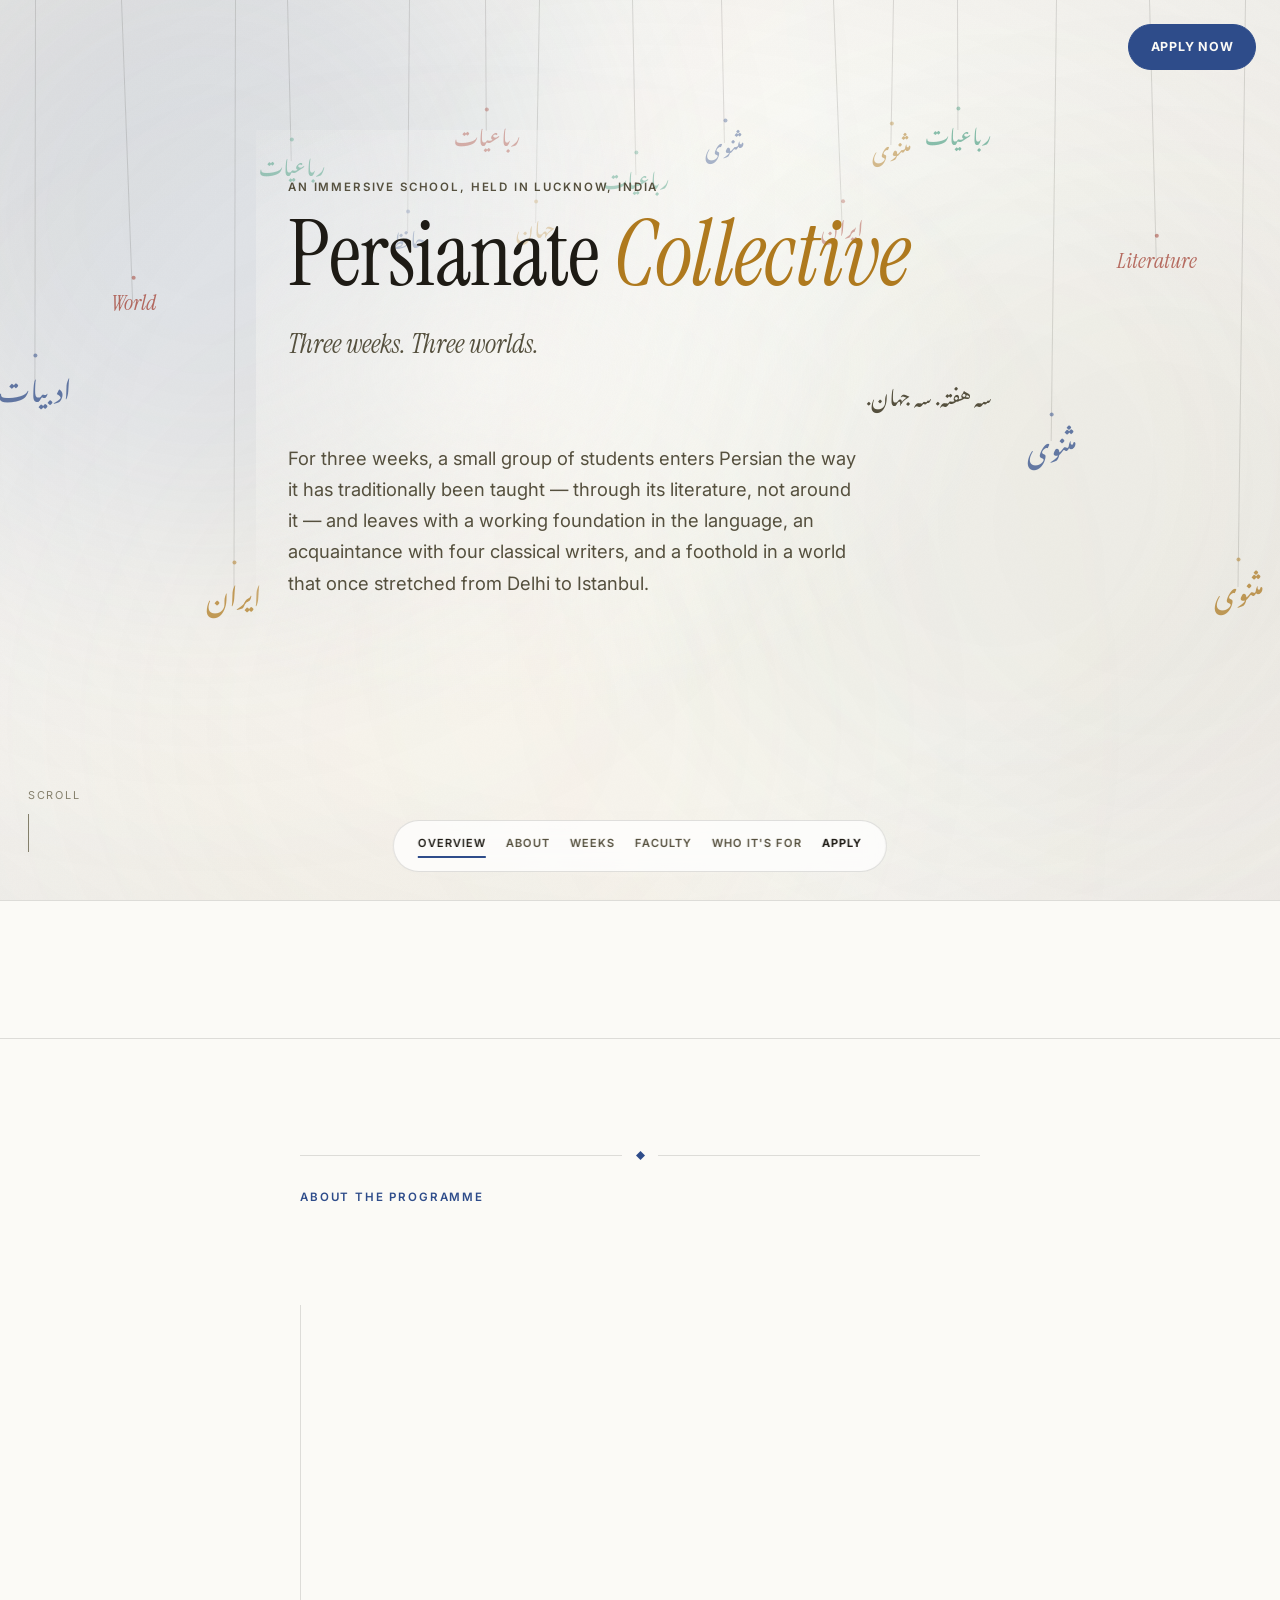
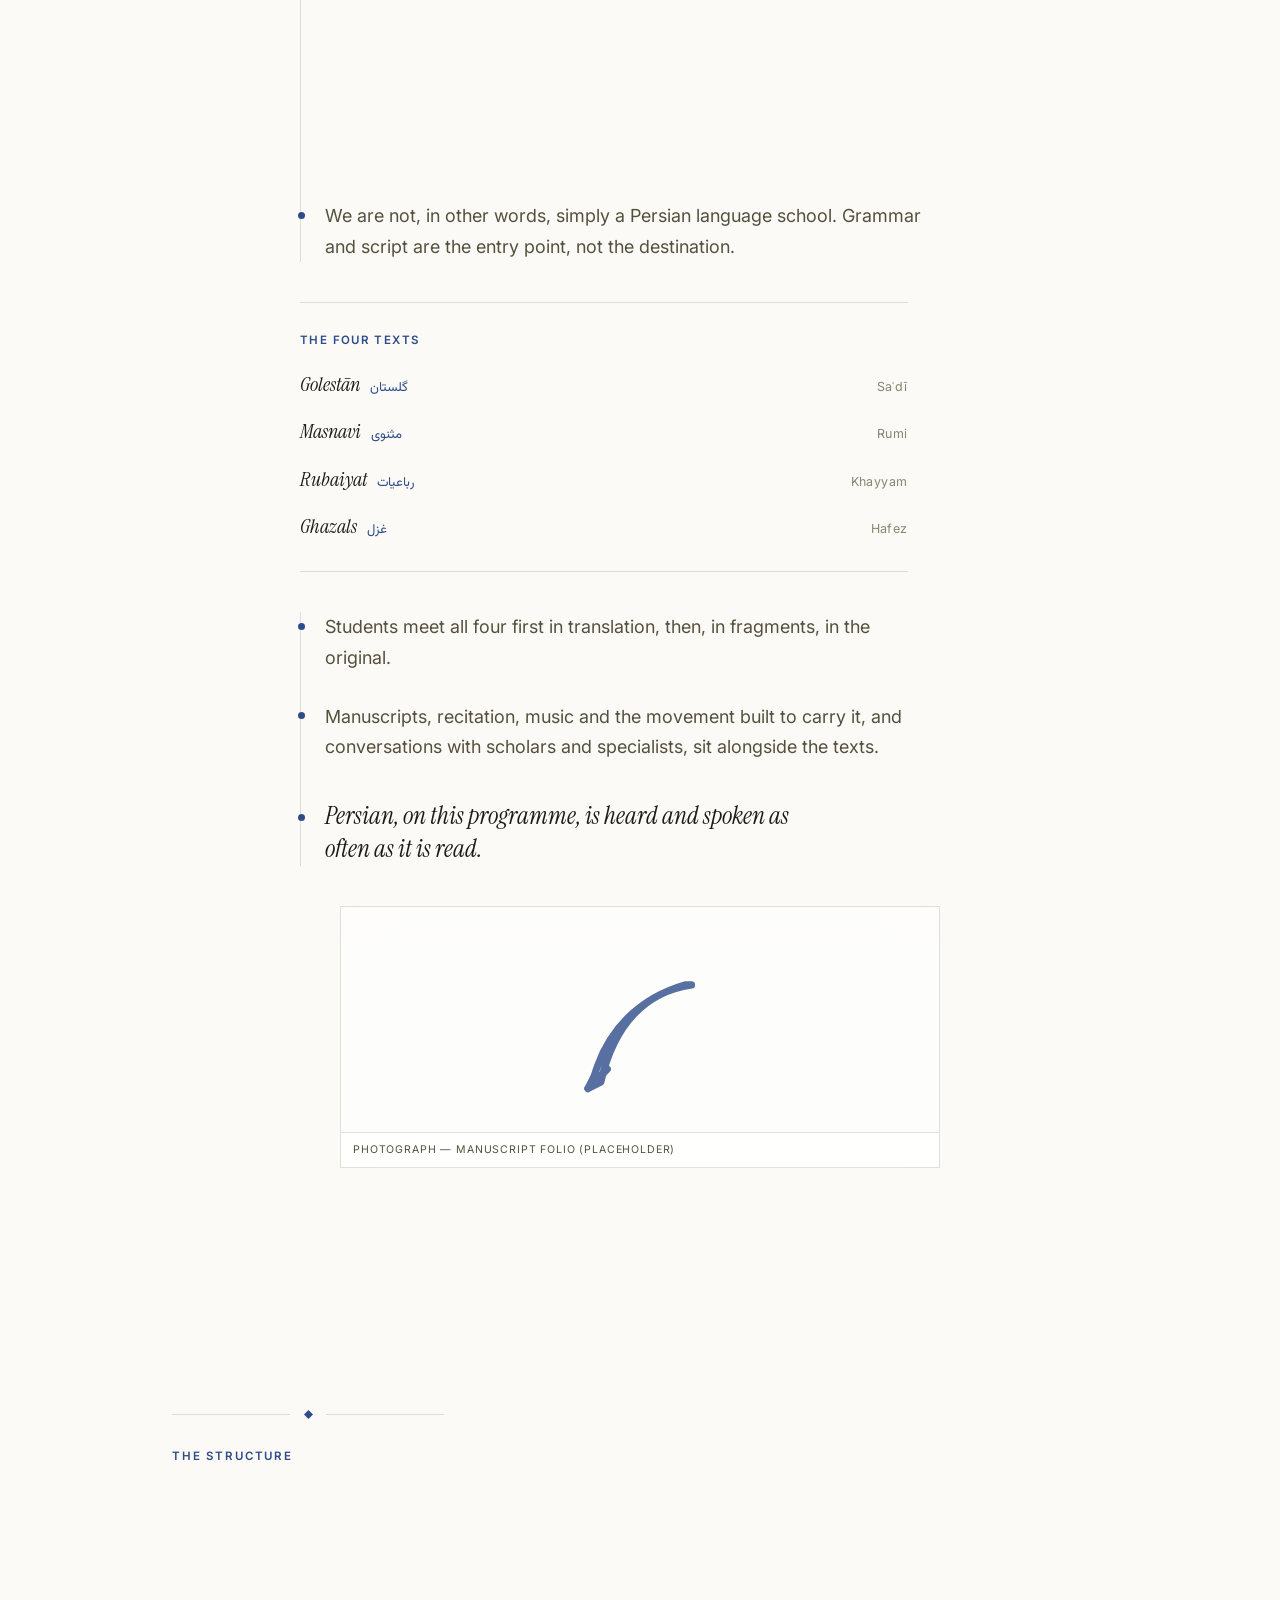
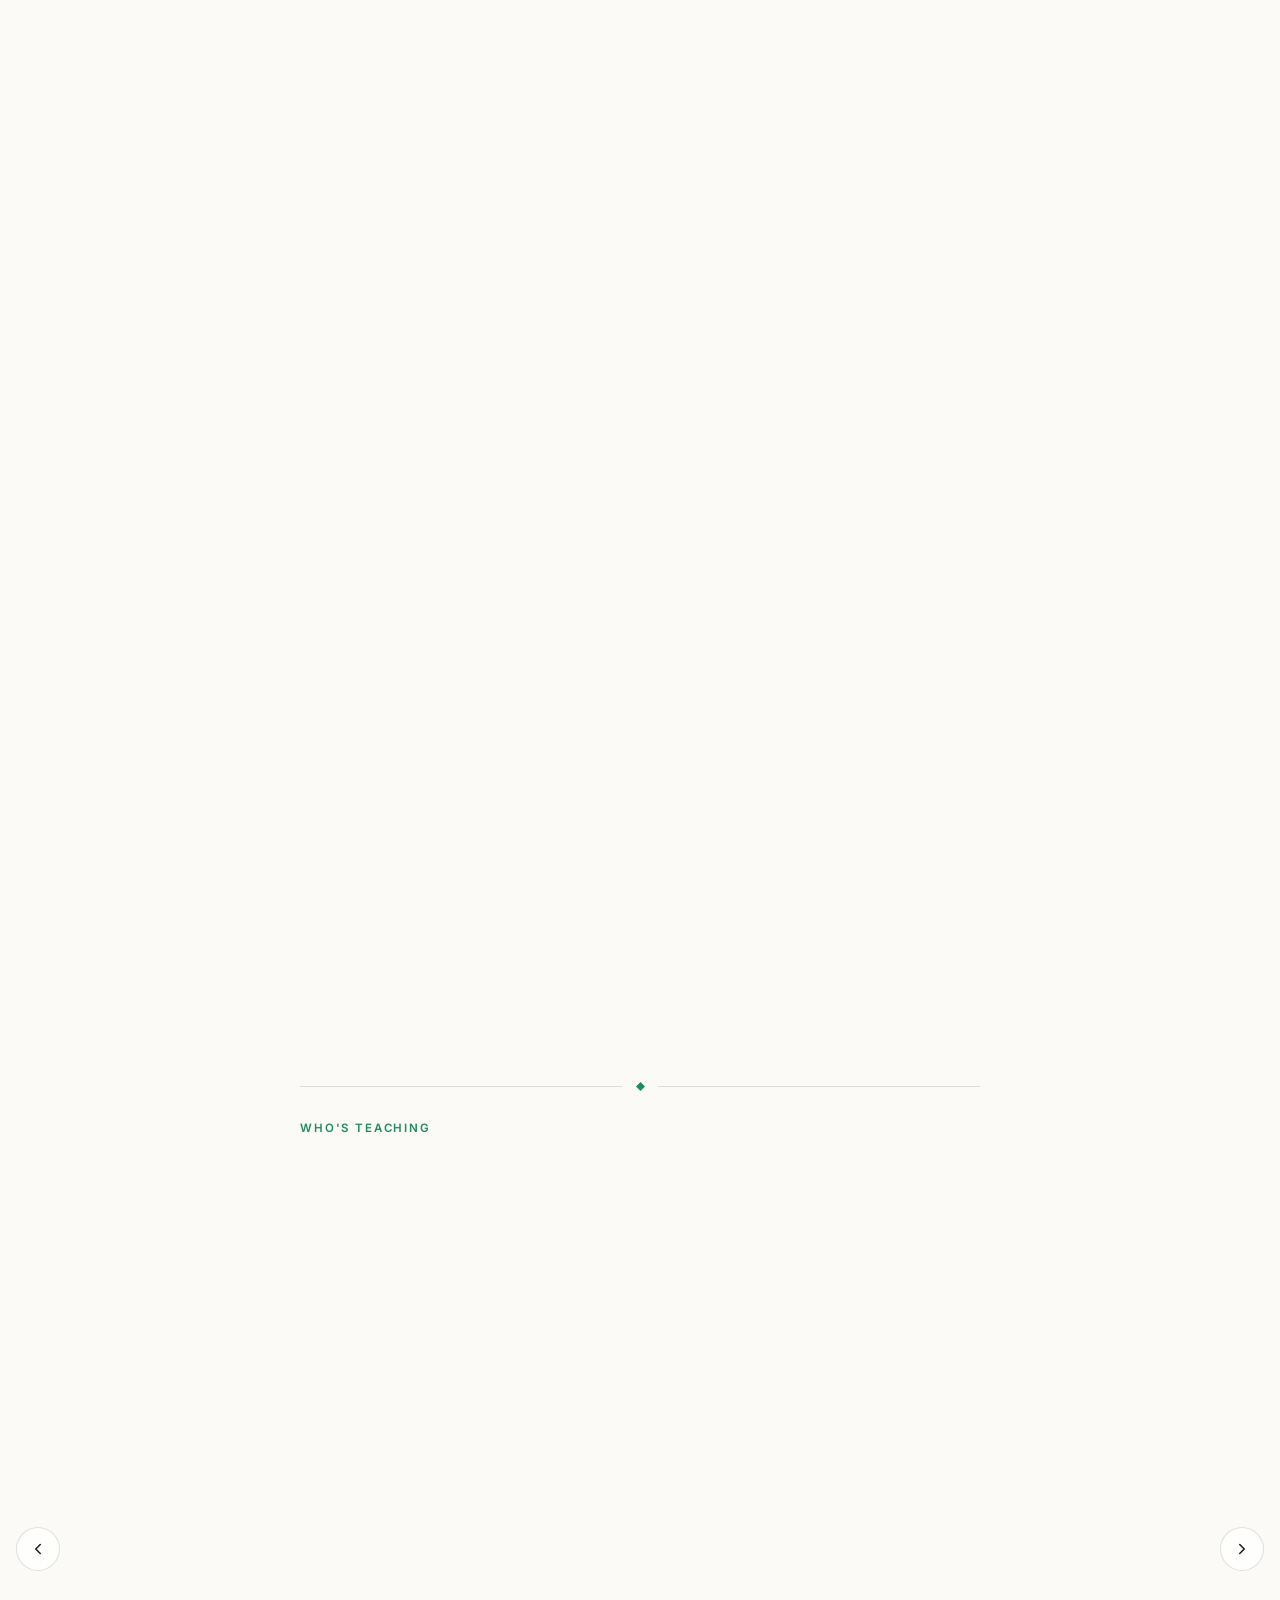
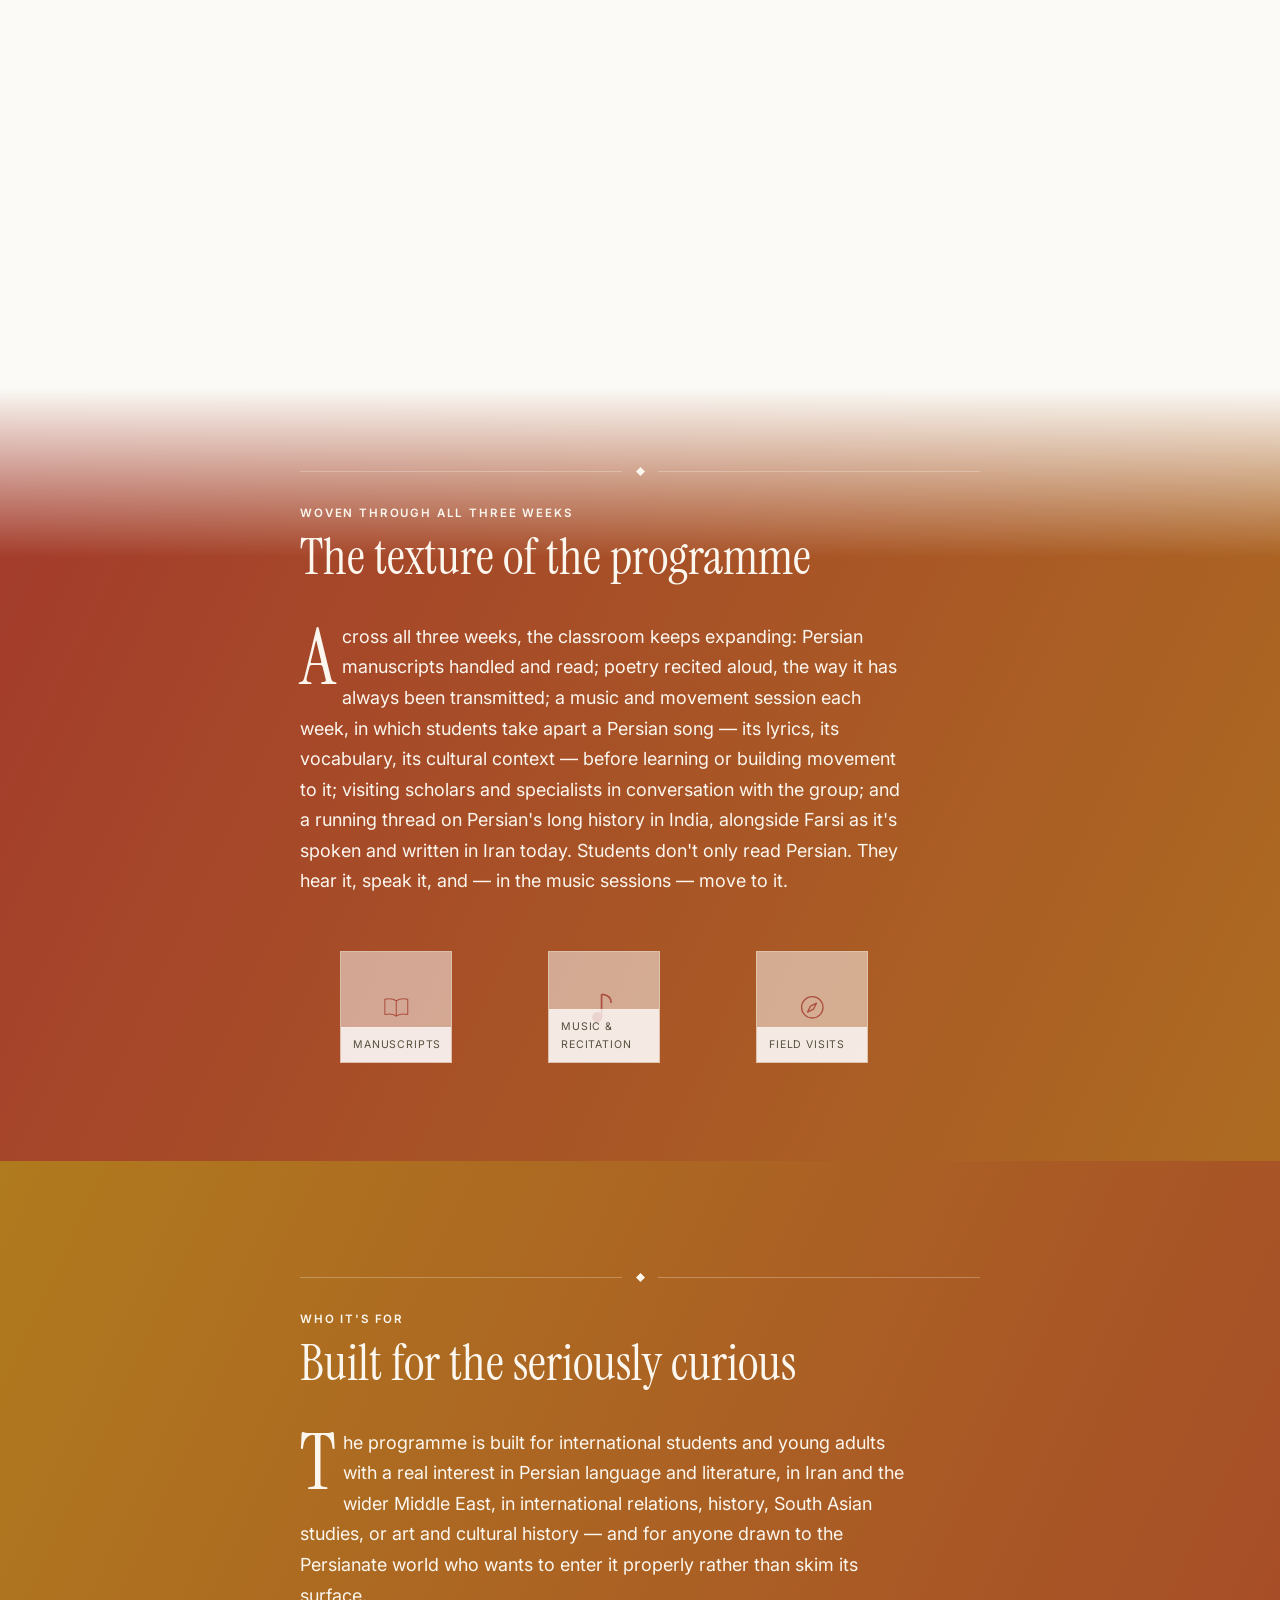
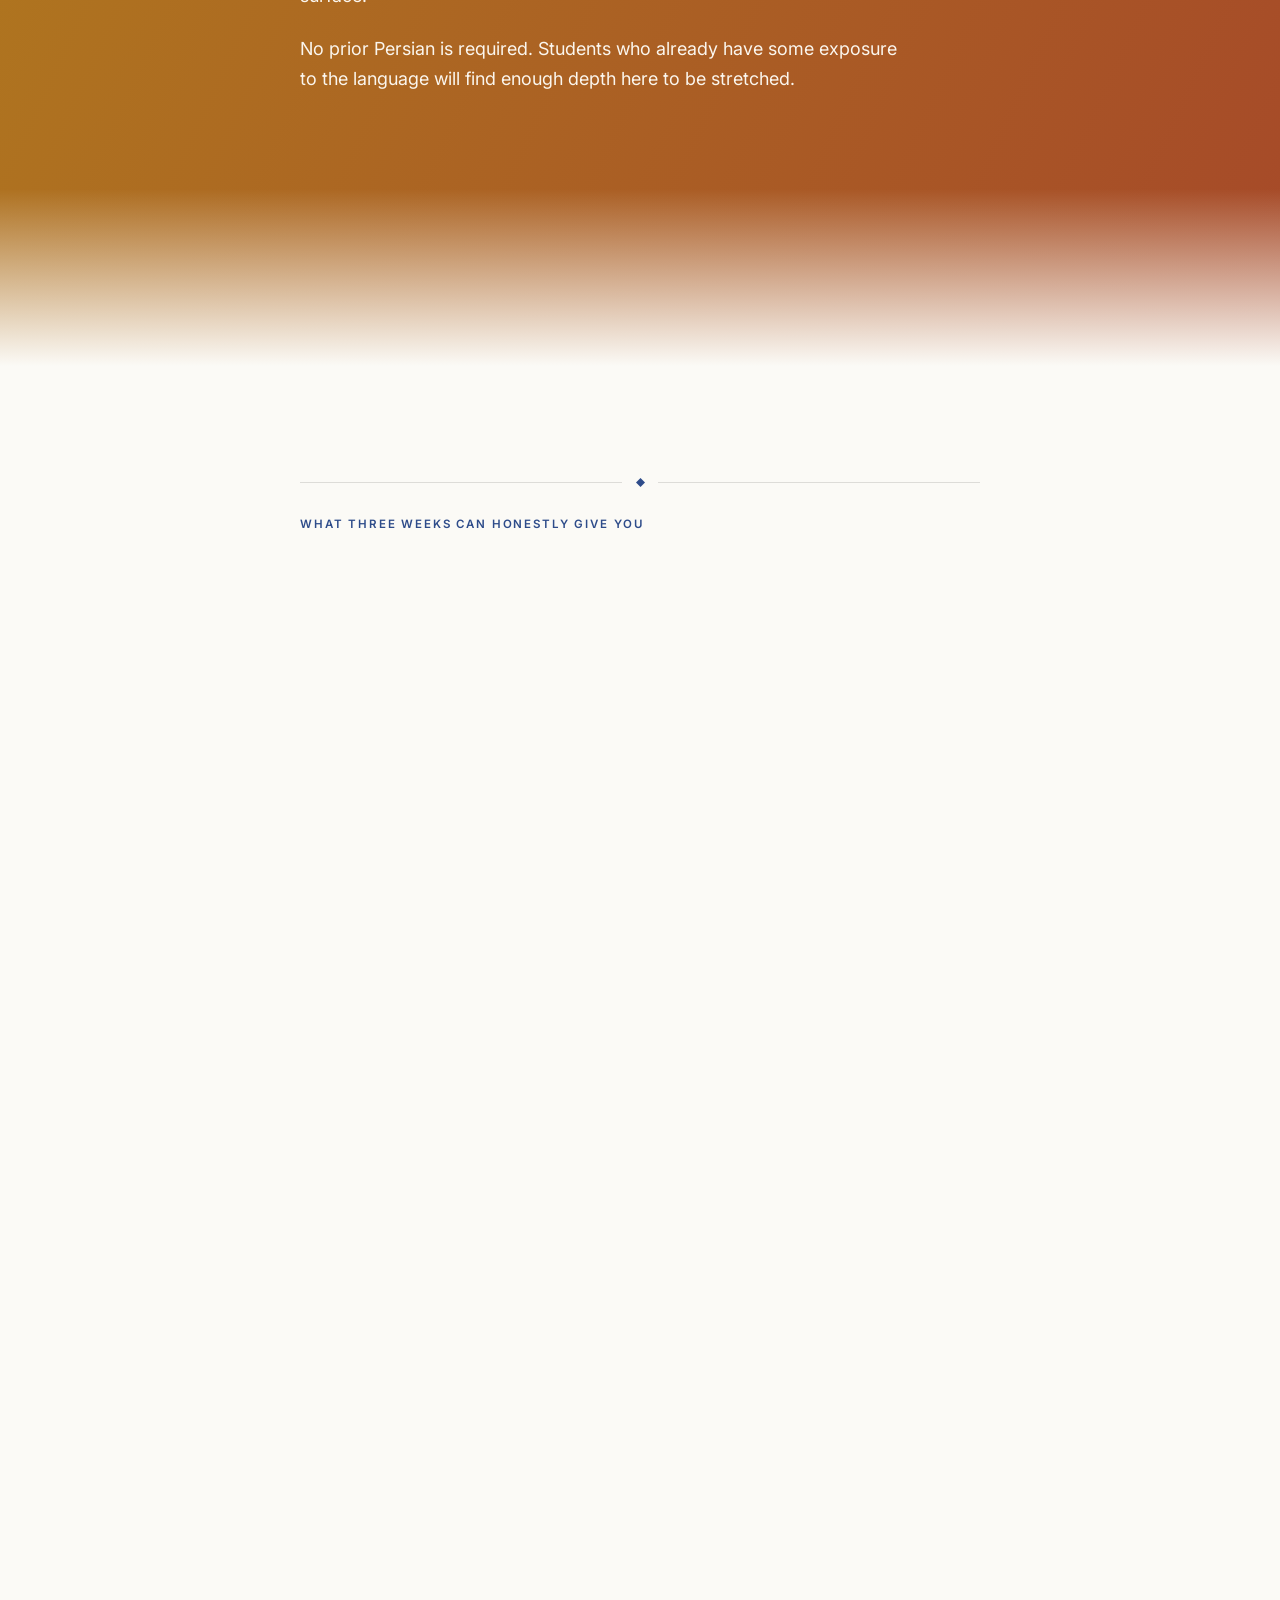
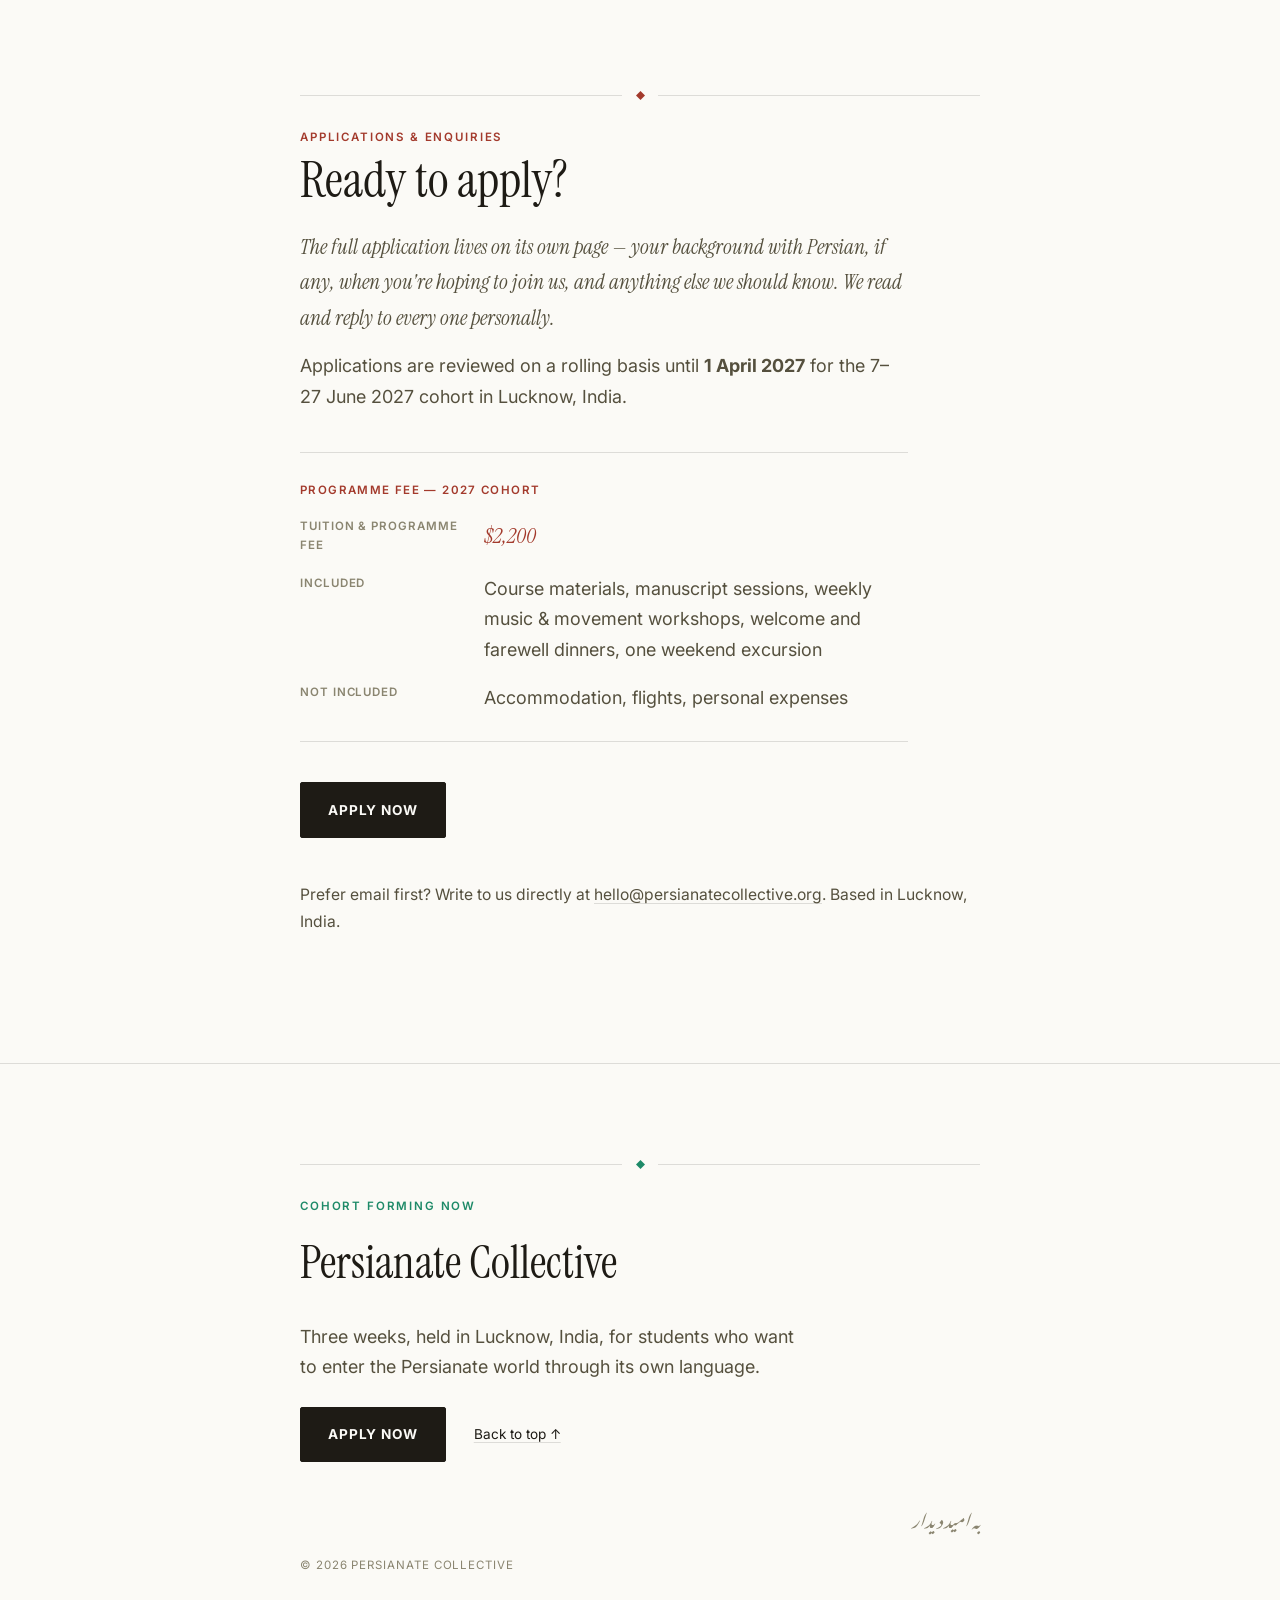
==== commit 0133fdf1: "Add files via upload" ====
--- a/index.html
+++ b/index.html
@@ -14,7 +14,7 @@
 </head>
 <body>
 
-<a href="#contact" class="top-cta">Apply now</a>
+<a href="apply.html" class="top-cta">Apply now</a>
 
 <div class="aurora" aria-hidden="true">
   <span class="aurora__blob aurora__blob--a"></span>
@@ -32,7 +32,7 @@
     <p class="hero__sub-gloss" lang="fa" dir="rtl">سه هفته. سه جهان.</p>
     <p class="hero__intro hero-fade">For three weeks, a small group of students enters Persian the way it has traditionally been taught — through its literature, not around it — and leaves with a working foundation in the language, an acquaintance with four classical writers, and a foothold in a world that once stretched from Delhi to Istanbul.</p>
 
-    <a href="#contact" class="btn hero__cta hero-fade">Apply now</a>
+    <a href="apply.html" class="btn hero__cta hero-fade">Apply now</a>
   </div>
   <div class="hero__scroll" aria-hidden="true">
     <span>Scroll</span>
@@ -342,7 +342,7 @@
         </button>
         <div class="faq-item__a">
           <div class="faq-item__a-inner">
-            <p>$2,200, covering tuition, materials and programme activities. It doesn't cover accommodation or travel to and from Lucknow — see the full breakdown just above the form below.</p>
+            <p>$2,200, covering tuition, materials and programme activities. It doesn't cover accommodation or travel to and from Lucknow — see the full breakdown in the fee box near the bottom of this page, right before the link to apply.</p>
           </div>
         </div>
       </div>
@@ -370,8 +370,8 @@
       <svg width="9" height="9" viewBox="0 0 10 10" fill="none" focusable="false"><path d="M5 0L10 5L5 10L0 5Z" fill="currentColor"/></svg>
     </div>
     <p class="eyebrow">Applications &amp; enquiries</p>
-    <h2 class="section__title reveal">Begin the conversation</h2>
-    <p class="prose-lead reveal">Tell us about your interest in Persian — your background with the language, if any, and when you're hoping to join us. We read and reply to every enquiry.</p>
+    <h2 class="section__title reveal">Ready to apply?</h2>
+    <p class="prose-lead reveal">The full application lives on its own page — your background with Persian, if any, when you're hoping to join us, and anything else we should know. We read and reply to every one personally.</p>
     <p class="reveal" style="color: var(--text-soft); margin: -1.5rem 0 2.5rem; max-width: var(--measure);">Applications are reviewed on a rolling basis until <strong>1 April 2027</strong> for the 7–27 June 2027 cohort in Lucknow, India.</p>
 
     <div class="fee-box reveal">
@@ -392,33 +392,9 @@
       </dl>
     </div>
 
-    <form class="form reveal" id="enquiry-form" novalidate>
-      <div class="field">
-        <label for="name">Full name</label>
-        <input type="text" id="name" name="name" autocomplete="name" required>
-      </div>
-      <div class="field">
-        <label for="email">Email</label>
-        <input type="email" id="email" name="email" autocomplete="email" required>
-      </div>
-      <div class="field">
-        <label for="level">Your Persian, currently</label>
-        <select id="level" name="level">
-          <option value="new">New to Persian</option>
-          <option value="some">Some prior exposure</option>
-          <option value="advanced">Advanced beginner or beyond</option>
-        </select>
-      </div>
-      <div class="field">
-        <label for="message">Tell us about your interest</label>
-        <textarea id="message" name="message" rows="5" required></textarea>
-      </div>
-      <button type="submit" class="btn">Send enquiry</button>
-    </form>
-
-    <div class="form__success" id="form-success" hidden>Thank you — we've received your note and will be in touch soon.</div>
-
-    <p class="form__note">Prefer email? Write to us directly at <a class="text-link" href="mailto:hello@persianatecollective.org">hello@persianatecollective.org</a>. Based in Lucknow, India.</p>
+    <a href="apply.html" class="btn reveal">Apply now</a>
+
+    <p class="form__note">Prefer email first? Write to us directly at <a class="text-link" href="mailto:hello@persianatecollective.org">hello@persianatecollective.org</a>. Based in Lucknow, India.</p>
   </div>
 </section>
 
@@ -431,7 +407,7 @@
     <h2 class="footer__title">Persianate Collective</h2>
     <p class="footer__text">Three weeks, held in Lucknow, India, for students who want to enter the Persianate world through its own language.</p>
     <div class="footer__ctas">
-      <a class="btn" href="#contact">Apply now</a>
+      <a class="btn" href="apply.html">Apply now</a>
       <a class="text-link footer__totop" href="#top">Back to top ↑</a>
     </div>
     <p class="footer__signoff" lang="fa" dir="rtl">به امید دیدار</p>
@@ -445,7 +421,7 @@
   <a href="#weeks" data-section="weeks">Weeks</a>
   <a href="#faculty" data-section="faculty">Faculty</a>
   <a href="#who" data-section="who">Who it's for</a>
-  <a href="#contact" data-section="contact" class="contact-link">Apply</a>
+  <a href="apply.html" class="contact-link">Apply</a>
 </nav>
 
 <div class="modal-overlay" id="faculty-modal" hidden>
--- a/css/styles.css
+++ b/css/styles.css
@@ -273,6 +273,9 @@
   .details-strip__grid{ gap: 1.25rem 2rem; }
   .details-strip__item{ flex: 1 1 40%; }
 }
+@media (max-width: 420px){
+  .details-strip__item{ flex: 1 1 100%; }
+}
 
 /* ---------- Fee box (contact section) ---------- */
 .fee-box{ max-width: var(--measure); margin: 2.5rem 0; padding: 1.75rem 0; border-top: 1px solid var(--rule); border-bottom: 1px solid var(--rule); }
@@ -281,6 +284,10 @@
 .fee-row dt{ flex: 0 0 10rem; margin: 0; font-family: var(--utility-font); font-size: 0.72rem; font-weight: 600; letter-spacing: 0.08em; text-transform: uppercase; color: var(--text-faint); }
 .fee-row dd{ flex: 1 1 16rem; margin: 0; color: var(--text-soft); }
 .fee-row--amount dd{ font-family: var(--display-font); font-style: italic; font-size: 1.4rem; color: var(--section-accent, var(--text)); }
+@media (max-width: 480px){
+  .fee-row dt{ flex: 1 1 100%; }
+  .fee-row dd{ flex: 1 1 100%; }
+}
 .hero__scroll{
   position: absolute; z-index: 2; left: 1.75rem; bottom: 3rem;
   display: flex; flex-direction: column; align-items: flex-start; gap: 0.6rem;
@@ -479,6 +486,7 @@
   cursor: pointer;
   padding: 1.5rem 0;
 }
+.faq-item__q > span:first-child{ flex: 1 1 auto; min-width: 0; }
 .faq-item__icon{
   position: relative;
   flex: none;
@@ -704,3 +712,64 @@
   .site-nav a{ font-size: 0.6rem; }
   .prose p:first-of-type::first-letter{ font-size: 3.4em; }
 }
+
+/* ============================================================
+   Apply page (apply.html) — shares every base rule above
+   (colors, fonts, .btn, .reveal, .eyebrow, .gloss, .text-link,
+   .field/.form basics, .aurora, .footer__signoff, .meta); these
+   are the additions specific to that page's layout.
+   ============================================================ */
+.apply-page{ position: relative; z-index: 1; max-width: 72rem; margin: 0 auto; padding: 5rem 1.75rem 5rem; }
+.apply-back{ display: inline-block; margin-bottom: 3rem; font-family: var(--utility-font); font-size: 0.85rem; }
+.apply-grid{ display: grid; grid-template-columns: 1fr 2fr; gap: 4rem; align-items: start; }
+@media (max-width: 860px){ .apply-grid{ grid-template-columns: 1fr; gap: 3rem; } }
+
+.apply-info{ position: sticky; top: 4rem; }
+@media (max-width: 860px){ .apply-info{ position: static; } }
+.apply-info__title{ font-family: var(--display-font); font-weight: 400; font-size: clamp(2rem, 4.5vw, 2.8rem); line-height: 1.08; margin: 0.5rem 0 1.25rem; }
+.apply-info__lead{ color: var(--text-soft); font-size: 1.05rem; margin: 0 0 2rem; max-width: 26rem; }
+
+.apply-facts{ margin: 0 0 2rem; padding: 1.5rem 0; border-top: 1px solid var(--rule); border-bottom: 1px solid var(--rule); display: flex; flex-direction: column; gap: 1.1rem; }
+.apply-fact{ display: flex; justify-content: space-between; align-items: baseline; gap: 1rem; flex-wrap: wrap; }
+.apply-fact dt{ margin: 0; font-family: var(--utility-font); font-size: 0.68rem; font-weight: 600; letter-spacing: 0.1em; text-transform: uppercase; color: var(--text-faint); }
+.apply-fact dd{ margin: 0; font-family: var(--display-font); font-style: italic; font-size: 1.05rem; color: var(--text); text-align: right; }
+
+.apply-note{ font-size: 0.92rem; color: var(--text-soft); max-width: 26rem; margin: 0 0 2rem; }
+.apply-info__back{ display: inline-block; }
+
+.apply-banner{
+  position: relative;
+  margin: 0 0 2.5rem;
+  border: 1px solid var(--rule);
+  background: linear-gradient(135deg, rgba(46,76,138,0.08), rgba(176,122,30,0.10) 55%, rgba(30,138,104,0.08));
+  padding: 2.75rem 2rem 3.25rem;
+  overflow: hidden;
+}
+.apply-banner__figures{ display: block; width: 100%; max-width: 24rem; height: auto; margin: 0 auto; opacity: 0.92; }
+.apply-banner__caption{
+  position: absolute; left: 0; right: 0; bottom: 0;
+  text-align: center;
+  font-family: var(--utility-font); font-size: 0.66rem; letter-spacing: 0.08em; text-transform: uppercase;
+  color: var(--text-soft);
+  background: rgba(255,255,255,0.78);
+  padding: 0.55rem;
+  border-top: 1px solid var(--rule);
+}
+
+.apply-form-panel{
+  position: relative;
+  background: rgba(255,255,255,0.55);
+  backdrop-filter: blur(20px); -webkit-backdrop-filter: blur(20px);
+  border: 1px solid var(--rule);
+  padding: 2.75rem;
+}
+@media (max-width: 640px){ .apply-form-panel{ padding: 1.75rem; } }
+.apply-form-panel__title{ font-family: var(--display-font); font-weight: 400; font-size: 1.6rem; margin: 0 0 0.5rem; }
+.apply-form-panel__lead{ color: var(--text-soft); font-size: 0.98rem; margin: 0 0 2rem; }
+
+.form-grid{ display: grid; grid-template-columns: 1fr 1fr; gap: 0 1.5rem; }
+@media (max-width: 560px){ .form-grid{ grid-template-columns: 1fr; } }
+.field--full{ grid-column: 1 / -1; }
+.field .optional{ text-transform: none; letter-spacing: 0; font-weight: 400; color: var(--text-faint); }
+
+.apply-footer{ margin-top: 5rem; padding-top: 2rem; border-top: 1px solid var(--rule); text-align: center; }
